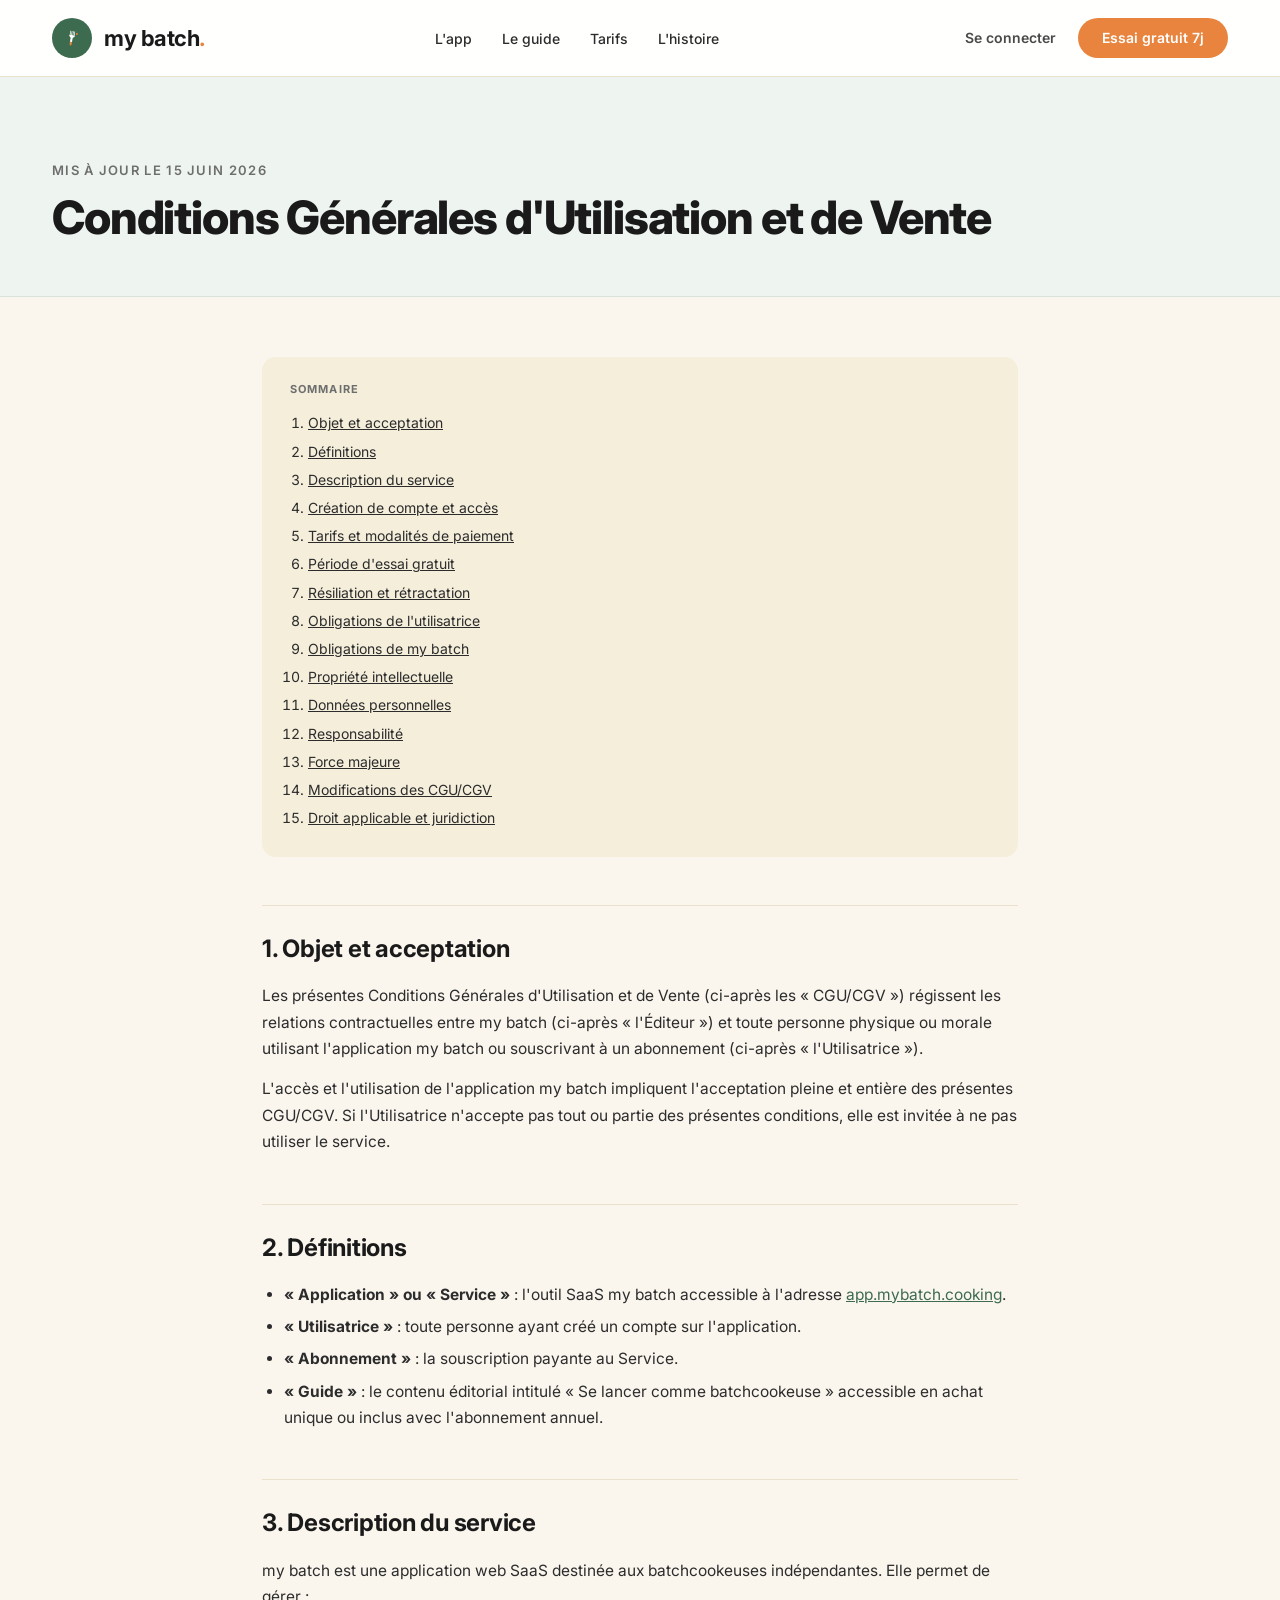
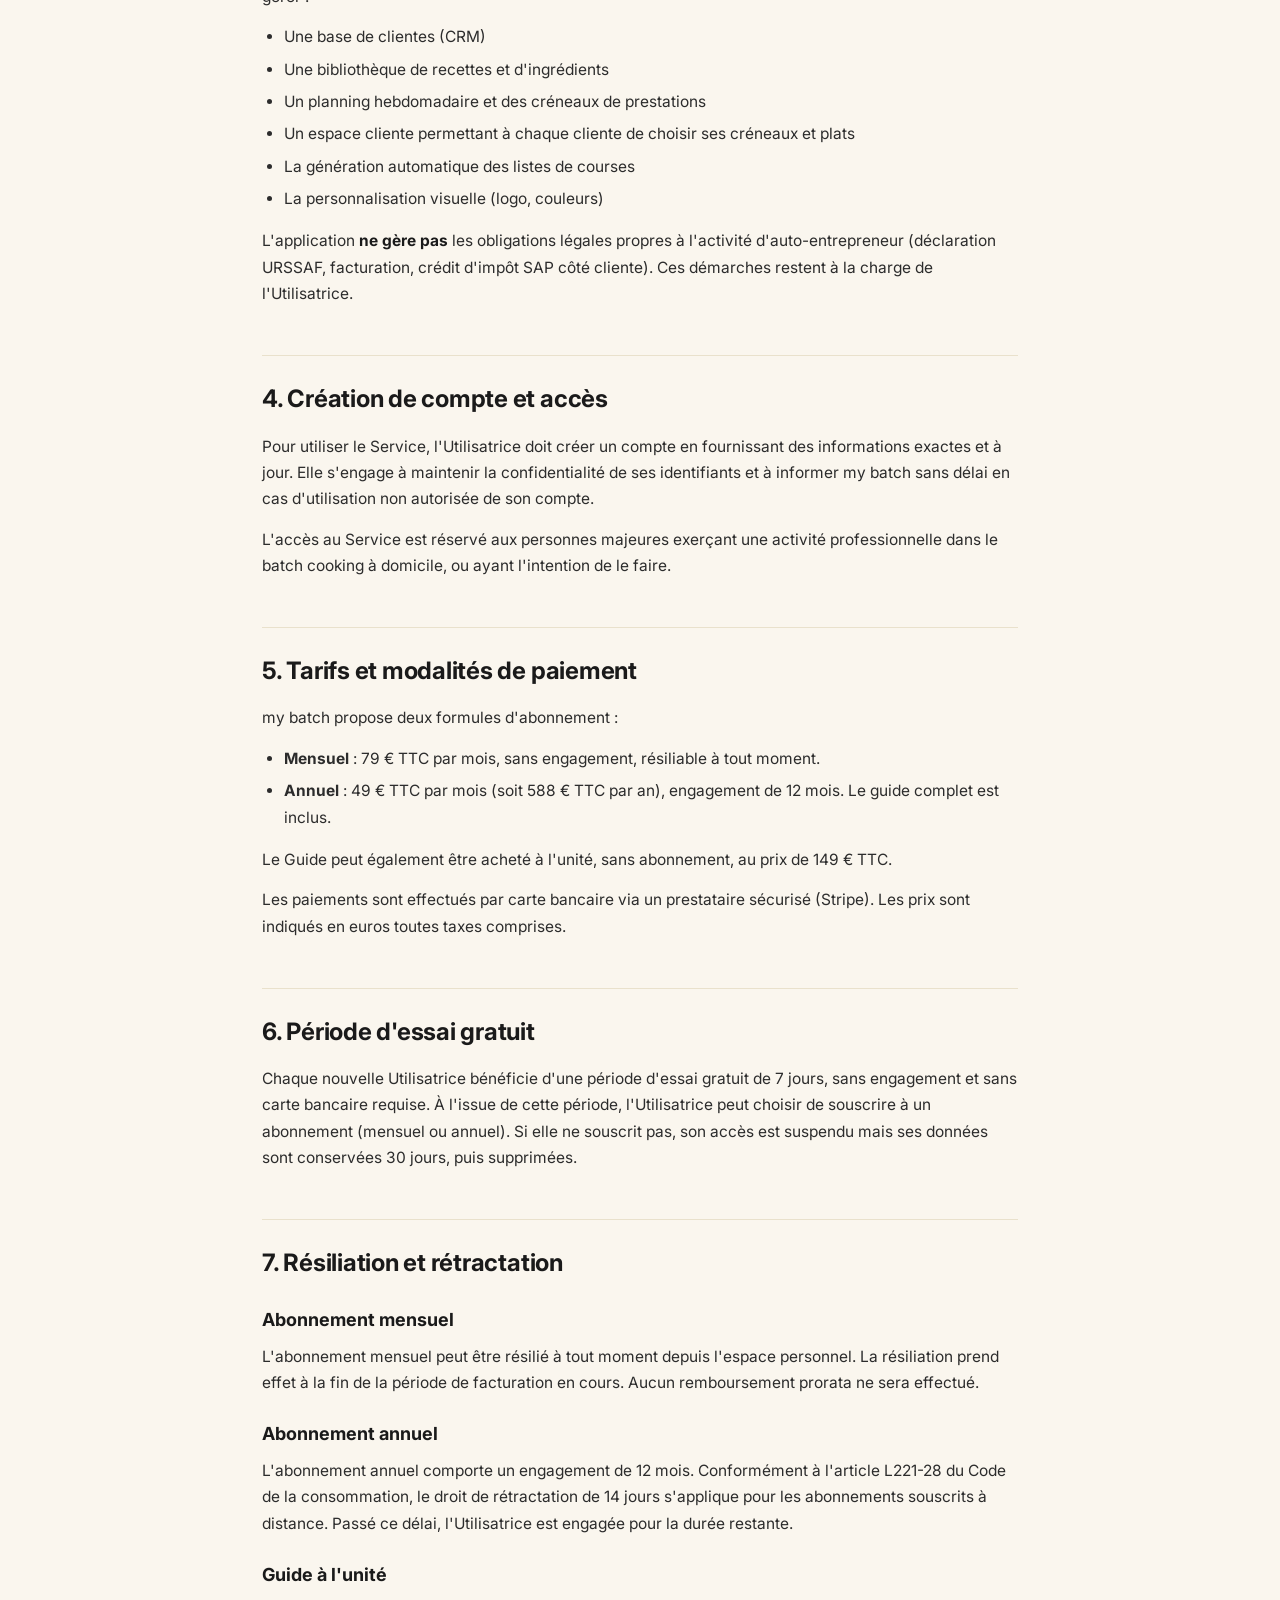
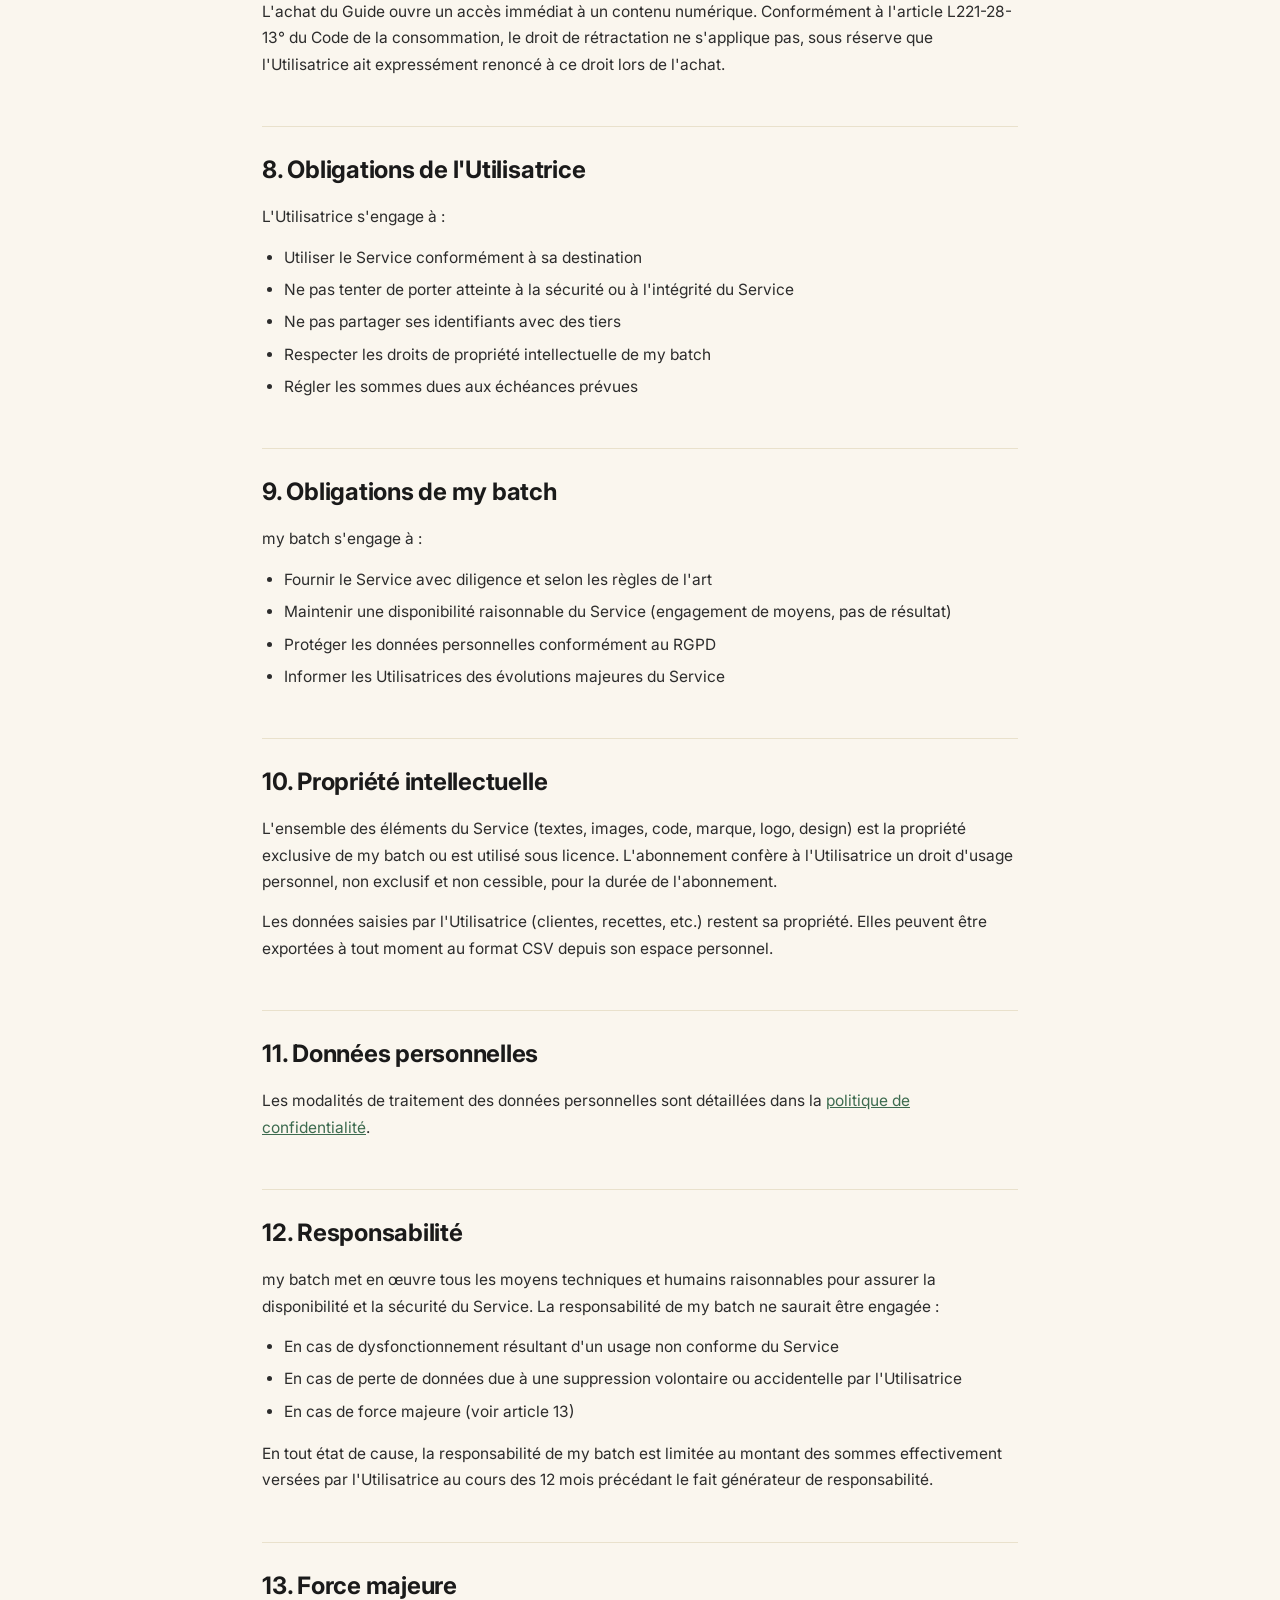
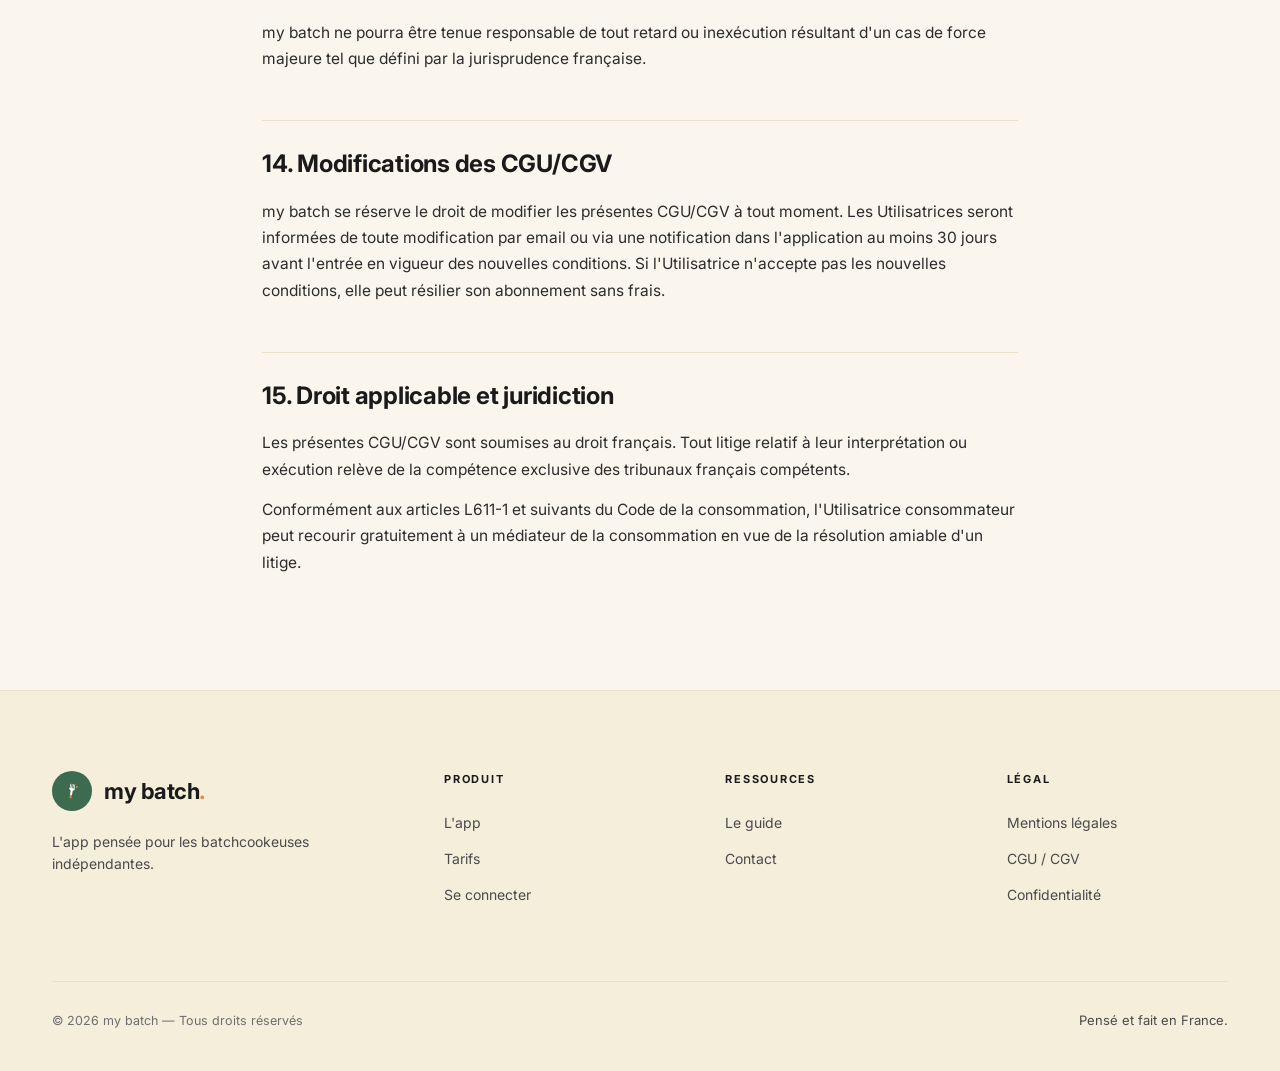
==== cgu.html @ 1bf0cbfc "Pack legal complet : mentions legales, CGU/CGV, confidentialite RGPD, contact form Netlify, page mer" ====
<!DOCTYPE html>
<html lang="fr">
<head>
<meta charset="UTF-8">
<meta name="viewport" content="width=device-width, initial-scale=1.0">
<meta name="robots" content="noindex">
<title>Conditions Générales d'Utilisation et de Vente · my batch</title>
<link rel="preconnect" href="https://fonts.googleapis.com">
<link rel="preconnect" href="https://fonts.gstatic.com" crossorigin>
<link href="https://fonts.googleapis.com/css2?family=Caveat:wght@500&family=Inter:wght@300;400;500;600;700;800&display=swap" rel="stylesheet">
<link rel="stylesheet" href="styles.css">
<style>
.legal-hero{padding:80px 0 40px;background:var(--green-pale);border-bottom:1px solid var(--green-soft)}
.legal-hero h1{font-weight:800;font-size:46px;line-height:1.1;letter-spacing:-.025em;color:var(--ink);margin-bottom:14px}
.legal-hero .updated{font-size:13px;color:var(--muted);text-transform:uppercase;letter-spacing:.1em;font-weight:600}
.legal-content{padding:60px 0 100px;max-width:820px;margin:0 auto}
.legal-content h2{font-size:24px;font-weight:700;color:var(--ink);margin:48px 0 16px;letter-spacing:-.01em;padding-top:24px;border-top:1px solid var(--line)}
.legal-content h2:first-child{margin-top:0;border-top:none;padding-top:0}
.legal-content h3{font-size:18px;font-weight:700;color:var(--ink);margin:24px 0 10px}
.legal-content p{font-size:15.5px;color:var(--tx);line-height:1.7;margin-bottom:14px}
.legal-content p strong{color:var(--ink);font-weight:700}
.legal-content ul{margin:10px 0 16px 22px;font-size:15.5px;color:var(--tx);line-height:1.7}
.legal-content li{margin-bottom:6px}
.legal-content a{color:var(--green);text-decoration:underline}
.toc-cgu{background:var(--bg-2);border-radius:var(--r);padding:24px 28px;margin-bottom:36px}
.toc-cgu strong{display:block;font-size:11px;text-transform:uppercase;letter-spacing:.1em;color:var(--muted);font-weight:700;margin-bottom:12px}
.toc-cgu ol{list-style:decimal;margin-left:18px;font-size:14px;color:var(--tx);line-height:1.8}
.toc-cgu li{margin-bottom:3px}
.toc-cgu a{color:var(--tx)}
.toc-cgu a:hover{color:var(--green)}
@media(max-width:680px){.legal-hero h1{font-size:30px}}
</style>
</head>
<body>

<header class="nav">
  <div class="wrap">
    <div class="nav-row">
      <a href="index.html" class="brand">
        <div class="brand-mark"><svg viewBox="0 0 32 32" fill="none" stroke="#fff" stroke-width="2" stroke-linecap="round" stroke-linejoin="round"><g transform="rotate(10 16 16)"><path d="M12 6 L13 6 L13 12 L14 12 L14 6 L15 6 L15 12 L16 12 L16 6 L17 6 L17 12 L18 12 L18 6 L19 6 L19 12 L19.5 12 L19.5 13.5 L17 16 L17 22 L14 22 L14 16 L11.5 13.5 L11.5 12 L12 12 Z" fill="#fff" stroke="none"/><path d="M14 22 L17 22 L17 25 Q17 27 15.5 27 Q14 27 14 25 Z" fill="#E8843D" stroke="none"/><circle cx="22" cy="9" r="1.4" fill="#E8843D" stroke="none"/></g></svg></div>
        <div class="brand-name">my batch<span class="dot">.</span></div>
      </a>
      <ul class="nav-links">
        <li><a href="index.html#features">L'app</a></li>
        <li><a href="guide.html">Le guide</a></li>
        <li><a href="index.html#tarifs">Tarifs</a></li>
        <li><a href="histoire.html">L'histoire</a></li>
      </ul>
      <div class="nav-actions">
        <a href="https://app.mybatch.cooking" class="btn btn-ghost">Se connecter</a>
        <a href="https://app.mybatch.cooking" class="btn btn-orange">Essai gratuit 7j</a>
      </div>
    </div>
  </div>
</header>

<section class="legal-hero">
  <div class="wrap">
    <span class="updated">Mis à jour le 15 juin 2026</span>
    <h1 style="margin-top:10px">Conditions Générales d'Utilisation et de Vente</h1>
  </div>
</section>

<section class="legal-content">
  <div class="wrap">

    <div class="toc-cgu">
      <strong>Sommaire</strong>
      <ol>
        <li><a href="#art1">Objet et acceptation</a></li>
        <li><a href="#art2">Définitions</a></li>
        <li><a href="#art3">Description du service</a></li>
        <li><a href="#art4">Création de compte et accès</a></li>
        <li><a href="#art5">Tarifs et modalités de paiement</a></li>
        <li><a href="#art6">Période d'essai gratuit</a></li>
        <li><a href="#art7">Résiliation et rétractation</a></li>
        <li><a href="#art8">Obligations de l'utilisatrice</a></li>
        <li><a href="#art9">Obligations de my batch</a></li>
        <li><a href="#art10">Propriété intellectuelle</a></li>
        <li><a href="#art11">Données personnelles</a></li>
        <li><a href="#art12">Responsabilité</a></li>
        <li><a href="#art13">Force majeure</a></li>
        <li><a href="#art14">Modifications des CGU/CGV</a></li>
        <li><a href="#art15">Droit applicable et juridiction</a></li>
      </ol>
    </div>

    <h2 id="art1">1. Objet et acceptation</h2>
    <p>Les présentes Conditions Générales d'Utilisation et de Vente (ci-après les « CGU/CGV ») régissent les relations contractuelles entre my batch (ci-après « l'Éditeur ») et toute personne physique ou morale utilisant l'application my batch ou souscrivant à un abonnement (ci-après « l'Utilisatrice »).</p>
    <p>L'accès et l'utilisation de l'application my batch impliquent l'acceptation pleine et entière des présentes CGU/CGV. Si l'Utilisatrice n'accepte pas tout ou partie des présentes conditions, elle est invitée à ne pas utiliser le service.</p>

    <h2 id="art2">2. Définitions</h2>
    <ul>
      <li><strong>« Application » ou « Service »</strong> : l'outil SaaS my batch accessible à l'adresse <a href="https://app.mybatch.cooking">app.mybatch.cooking</a>.</li>
      <li><strong>« Utilisatrice »</strong> : toute personne ayant créé un compte sur l'application.</li>
      <li><strong>« Abonnement »</strong> : la souscription payante au Service.</li>
      <li><strong>« Guide »</strong> : le contenu éditorial intitulé « Se lancer comme batchcookeuse » accessible en achat unique ou inclus avec l'abonnement annuel.</li>
    </ul>

    <h2 id="art3">3. Description du service</h2>
    <p>my batch est une application web SaaS destinée aux batchcookeuses indépendantes. Elle permet de gérer :</p>
    <ul>
      <li>Une base de clientes (CRM)</li>
      <li>Une bibliothèque de recettes et d'ingrédients</li>
      <li>Un planning hebdomadaire et des créneaux de prestations</li>
      <li>Un espace cliente permettant à chaque cliente de choisir ses créneaux et plats</li>
      <li>La génération automatique des listes de courses</li>
      <li>La personnalisation visuelle (logo, couleurs)</li>
    </ul>
    <p>L'application <strong>ne gère pas</strong> les obligations légales propres à l'activité d'auto-entrepreneur (déclaration URSSAF, facturation, crédit d'impôt SAP côté cliente). Ces démarches restent à la charge de l'Utilisatrice.</p>

    <h2 id="art4">4. Création de compte et accès</h2>
    <p>Pour utiliser le Service, l'Utilisatrice doit créer un compte en fournissant des informations exactes et à jour. Elle s'engage à maintenir la confidentialité de ses identifiants et à informer my batch sans délai en cas d'utilisation non autorisée de son compte.</p>
    <p>L'accès au Service est réservé aux personnes majeures exerçant une activité professionnelle dans le batch cooking à domicile, ou ayant l'intention de le faire.</p>

    <h2 id="art5">5. Tarifs et modalités de paiement</h2>
    <p>my batch propose deux formules d'abonnement :</p>
    <ul>
      <li><strong>Mensuel</strong> : 79 € TTC par mois, sans engagement, résiliable à tout moment.</li>
      <li><strong>Annuel</strong> : 49 € TTC par mois (soit 588 € TTC par an), engagement de 12 mois. Le guide complet est inclus.</li>
    </ul>
    <p>Le Guide peut également être acheté à l'unité, sans abonnement, au prix de 149 € TTC.</p>
    <p>Les paiements sont effectués par carte bancaire via un prestataire sécurisé (Stripe). Les prix sont indiqués en euros toutes taxes comprises.</p>

    <h2 id="art6">6. Période d'essai gratuit</h2>
    <p>Chaque nouvelle Utilisatrice bénéficie d'une période d'essai gratuit de 7 jours, sans engagement et sans carte bancaire requise. À l'issue de cette période, l'Utilisatrice peut choisir de souscrire à un abonnement (mensuel ou annuel). Si elle ne souscrit pas, son accès est suspendu mais ses données sont conservées 30 jours, puis supprimées.</p>

    <h2 id="art7">7. Résiliation et rétractation</h2>
    <h3>Abonnement mensuel</h3>
    <p>L'abonnement mensuel peut être résilié à tout moment depuis l'espace personnel. La résiliation prend effet à la fin de la période de facturation en cours. Aucun remboursement prorata ne sera effectué.</p>
    <h3>Abonnement annuel</h3>
    <p>L'abonnement annuel comporte un engagement de 12 mois. Conformément à l'article L221-28 du Code de la consommation, le droit de rétractation de 14 jours s'applique pour les abonnements souscrits à distance. Passé ce délai, l'Utilisatrice est engagée pour la durée restante.</p>
    <h3>Guide à l'unité</h3>
    <p>L'achat du Guide ouvre un accès immédiat à un contenu numérique. Conformément à l'article L221-28-13° du Code de la consommation, le droit de rétractation ne s'applique pas, sous réserve que l'Utilisatrice ait expressément renoncé à ce droit lors de l'achat.</p>

    <h2 id="art8">8. Obligations de l'Utilisatrice</h2>
    <p>L'Utilisatrice s'engage à :</p>
    <ul>
      <li>Utiliser le Service conformément à sa destination</li>
      <li>Ne pas tenter de porter atteinte à la sécurité ou à l'intégrité du Service</li>
      <li>Ne pas partager ses identifiants avec des tiers</li>
      <li>Respecter les droits de propriété intellectuelle de my batch</li>
      <li>Régler les sommes dues aux échéances prévues</li>
    </ul>

    <h2 id="art9">9. Obligations de my batch</h2>
    <p>my batch s'engage à :</p>
    <ul>
      <li>Fournir le Service avec diligence et selon les règles de l'art</li>
      <li>Maintenir une disponibilité raisonnable du Service (engagement de moyens, pas de résultat)</li>
      <li>Protéger les données personnelles conformément au RGPD</li>
      <li>Informer les Utilisatrices des évolutions majeures du Service</li>
    </ul>

    <h2 id="art10">10. Propriété intellectuelle</h2>
    <p>L'ensemble des éléments du Service (textes, images, code, marque, logo, design) est la propriété exclusive de my batch ou est utilisé sous licence. L'abonnement confère à l'Utilisatrice un droit d'usage personnel, non exclusif et non cessible, pour la durée de l'abonnement.</p>
    <p>Les données saisies par l'Utilisatrice (clientes, recettes, etc.) restent sa propriété. Elles peuvent être exportées à tout moment au format CSV depuis son espace personnel.</p>

    <h2 id="art11">11. Données personnelles</h2>
    <p>Les modalités de traitement des données personnelles sont détaillées dans la <a href="confidentialite.html">politique de confidentialité</a>.</p>

    <h2 id="art12">12. Responsabilité</h2>
    <p>my batch met en œuvre tous les moyens techniques et humains raisonnables pour assurer la disponibilité et la sécurité du Service. La responsabilité de my batch ne saurait être engagée :</p>
    <ul>
      <li>En cas de dysfonctionnement résultant d'un usage non conforme du Service</li>
      <li>En cas de perte de données due à une suppression volontaire ou accidentelle par l'Utilisatrice</li>
      <li>En cas de force majeure (voir article 13)</li>
    </ul>
    <p>En tout état de cause, la responsabilité de my batch est limitée au montant des sommes effectivement versées par l'Utilisatrice au cours des 12 mois précédant le fait générateur de responsabilité.</p>

    <h2 id="art13">13. Force majeure</h2>
    <p>my batch ne pourra être tenue responsable de tout retard ou inexécution résultant d'un cas de force majeure tel que défini par la jurisprudence française.</p>

    <h2 id="art14">14. Modifications des CGU/CGV</h2>
    <p>my batch se réserve le droit de modifier les présentes CGU/CGV à tout moment. Les Utilisatrices seront informées de toute modification par email ou via une notification dans l'application au moins 30 jours avant l'entrée en vigueur des nouvelles conditions. Si l'Utilisatrice n'accepte pas les nouvelles conditions, elle peut résilier son abonnement sans frais.</p>

    <h2 id="art15">15. Droit applicable et juridiction</h2>
    <p>Les présentes CGU/CGV sont soumises au droit français. Tout litige relatif à leur interprétation ou exécution relève de la compétence exclusive des tribunaux français compétents.</p>
    <p>Conformément aux articles L611-1 et suivants du Code de la consommation, l'Utilisatrice consommateur peut recourir gratuitement à un médiateur de la consommation en vue de la résolution amiable d'un litige.</p>

  </div>
</section>

<footer class="foot">
  <div class="wrap">
    <div class="foot-grid">
      <div class="foot-brand">
        <a href="index.html" class="brand">
          <div class="brand-mark"><svg viewBox="0 0 32 32" fill="none" stroke="#fff" stroke-width="2" stroke-linecap="round" stroke-linejoin="round"><g transform="rotate(10 16 16)"><path d="M12 6 L13 6 L13 12 L14 12 L14 6 L15 6 L15 12 L16 12 L16 6 L17 6 L17 12 L18 12 L18 6 L19 6 L19 12 L19.5 12 L19.5 13.5 L17 16 L17 22 L14 22 L14 16 L11.5 13.5 L11.5 12 L12 12 Z" fill="#fff" stroke="none"/><path d="M14 22 L17 22 L17 25 Q17 27 15.5 27 Q14 27 14 25 Z" fill="#E8843D" stroke="none"/><circle cx="22" cy="9" r="1.4" fill="#E8843D" stroke="none"/></g></svg></div>
          <div class="brand-name">my batch<span class="dot">.</span></div>
        </a>
        <p>L'app pensée pour les batchcookeuses indépendantes.</p>
      </div>
      <div class="foot-col"><h4>Produit</h4><ul><li><a href="index.html#features">L'app</a></li><li><a href="index.html#tarifs">Tarifs</a></li><li><a href="https://app.mybatch.cooking">Se connecter</a></li></ul></div>
      <div class="foot-col"><h4>Ressources</h4><ul><li><a href="guide.html">Le guide</a></li><li><a href="contact.html">Contact</a></li></ul></div>
      <div class="foot-col"><h4>Légal</h4><ul><li><a href="mentions-legales.html">Mentions légales</a></li><li><a href="cgu.html">CGU / CGV</a></li><li><a href="confidentialite.html">Confidentialité</a></li></ul></div>
    </div>
    <div class="foot-bot">
      <div class="copy">© 2026 my batch — Tous droits réservés</div>
      <div class="made">Pensé et fait en France.</div>
    </div>
  </div>
</footer>

</body>
</html>
---- styles.css ----
/* ─────────────────────────────────────────────
   my batch — feuille de style partagée
   ───────────────────────────────────────────── */

:root{
  --white:#FFFFFF;
  --bg:#FAF6EE;
  --bg-2:#F4EEDB;
  --bg-3:#EAE1C6;
  --paper:#FFFFFF;
  --green:#3D6B4F;
  --green-2:#5A8A6A;
  --green-3:#264935;
  --green-pale:#EEF4F0;
  --green-soft:#D6E2DA;
  --orange:#E8843D;
  --orange-2:#C26821;
  --orange-3:#9C4F0F;
  --orange-pale:#FBE9D5;
  --orange-soft:#FFD6AC;
  --ink:#1A1A1A;
  --tx:#2C2C2C;
  --tx-2:#4A4A4A;
  --muted:#6E6E6E;
  --line:#E9E1CC;
  --line-2:#D5CCB4;
  --r:14px;
  --r-lg:22px;
  --r-xl:32px;
  --shadow:0 1px 3px rgba(20,18,15,.04),0 8px 24px rgba(20,18,15,.06);
  --shadow-lg:0 4px 14px rgba(20,18,15,.06),0 28px 60px rgba(20,18,15,.10);
}

*,*::before,*::after{box-sizing:border-box;margin:0;padding:0}
html{scroll-behavior:smooth}
body{
  font-family:'Inter',sans-serif;
  background:var(--bg);color:var(--tx);
  font-weight:400;line-height:1.55;
  -webkit-font-smoothing:antialiased;
  cursor:url("data:image/svg+xml;utf8,<svg xmlns='http://www.w3.org/2000/svg' width='32' height='32' viewBox='0 0 32 32'><g transform='rotate(-45 16 16)'><path d='M12 3 L13 3 L13 11 L14 11 L14 3 L15 3 L15 11 L16 11 L16 3 L17 3 L17 11 L18 11 L18 3 L19 3 L19 11 L19.5 11 L19.5 12.5 L17 15 L17 27 Q17 29 15.5 29 Q14 29 14 27 L14 15 L11.5 12.5 L11.5 11 L12 11 Z' fill='%23333333'/></g></svg>") 5 8, auto;
}
a,button,.btn,.chef-card,.nav-links a,.tabs a,details summary,.filter-pill,.pagination button,[role='button']{
  cursor:url("data:image/svg+xml;utf8,<svg xmlns='http://www.w3.org/2000/svg' width='32' height='32' viewBox='0 0 32 32'><g transform='rotate(-45 16 16)'><path d='M12 3 L13 3 L13 11 L14 11 L14 3 L15 3 L15 11 L16 11 L16 3 L17 3 L17 11 L18 11 L18 3 L19 3 L19 11 L19.5 11 L19.5 12.5 L17 15 L17 27 Q17 29 15.5 29 Q14 29 14 27 L14 15 L11.5 12.5 L11.5 11 L12 11 Z' fill='%23111111'/></g></svg>") 5 8, pointer;
}
input[type='text'],input[type='email'],input[type='tel'],input[type='number'],input[type='date'],textarea{cursor:text}
img{display:block;max-width:100%}
a{color:inherit;text-decoration:none}
button{font-family:inherit}
input,select,textarea{font-family:inherit}

.wrap{max-width:1240px;margin:0 auto;padding:0 32px}
.caps{
  text-transform:uppercase;font-size:11px;font-weight:700;
  letter-spacing:.18em;color:var(--green);
}
.script{font-family:'Caveat',cursive;font-weight:500}

/* ─── Buttons ─── */
.btn{
  display:inline-flex;align-items:center;gap:8px;
  font-size:14px;font-weight:600;
  padding:13px 24px;border-radius:999px;
  border:none;cursor:pointer;transition:all .2s ease;
  text-decoration:none;white-space:nowrap;line-height:1;
}
.btn-orange{background:var(--orange);color:#fff}
.btn-orange:hover{background:var(--orange-2);transform:translateY(-1px)}
.btn-green{background:var(--green);color:#fff}
.btn-green:hover{background:var(--green-3);transform:translateY(-1px)}
.btn-line{background:#fff;color:var(--ink);border:1.5px solid var(--line-2)}
.btn-line:hover{border-color:var(--green);color:var(--green)}
.btn-ghost{background:transparent;color:var(--tx-2);padding:13px 16px}
.btn-ghost:hover{color:var(--ink)}
.btn-lg{padding:16px 32px;font-size:15px}
.btn-sm{padding:9px 18px;font-size:13px}

/* ─── Nav ─── */
header.nav{
  position:sticky;top:0;z-index:50;
  background:rgba(255,255,255,.92);
  backdrop-filter:blur(12px);-webkit-backdrop-filter:blur(12px);
  border-bottom:1px solid var(--line);
}
.nav-row{
  display:flex;align-items:center;justify-content:space-between;
  padding:18px 0;gap:24px;
}
.brand{display:flex;align-items:center;gap:12px;text-decoration:none}
.brand-mark{
  width:40px;height:40px;border-radius:50%;background:var(--green);
  display:flex;align-items:center;justify-content:center;flex-shrink:0;
}
.brand-mark svg{width:22px;height:22px}
.brand-name{
  font-size:22px;font-weight:700;color:var(--ink);
  letter-spacing:-.02em;line-height:1;
}
.brand-name .dot{color:var(--orange)}
.nav-links{display:flex;gap:30px;list-style:none}
.nav-links a{
  font-size:14px;color:var(--tx);font-weight:500;
  transition:color .2s;position:relative;padding:6px 0;
}
.nav-links a:hover{color:var(--green)}
.nav-links a.active{color:var(--green);font-weight:600}
.nav-links a.active::after{
  content:"";position:absolute;left:0;right:0;bottom:-22px;height:2px;
  background:var(--orange);
}
.nav-actions{display:flex;gap:6px;align-items:center}

/* ─── Section ─── */
section{padding:100px 0;position:relative}
section.compact{padding:70px 0}
.sect-head{
  text-align:center;margin-bottom:60px;
  max-width:680px;margin-left:auto;margin-right:auto;
}
.sect-head .caps{display:block;margin-bottom:14px}
.sect-head h2{
  font-weight:700;font-size:48px;line-height:1.1;
  letter-spacing:-.025em;color:var(--ink);margin-bottom:14px;
}
.sect-head h2 .accent{color:var(--orange)}
.sect-head p{font-size:17px;color:var(--muted);line-height:1.55}

/* ─── Footer ─── */
footer.foot{background:var(--bg-2);padding:80px 0 40px;border-top:1px solid var(--line)}
.foot-grid{display:grid;grid-template-columns:1.5fr 1fr 1fr 1fr;gap:60px;margin-bottom:64px}
.foot-brand .brand{margin-bottom:20px}
.foot-brand p{font-size:14px;color:var(--tx-2);line-height:1.6;max-width:280px;margin-bottom:24px;margin-top:8px}
.foot-soc{display:flex;gap:10px}
.foot-soc a{width:38px;height:38px;border-radius:50%;background:#fff;display:flex;align-items:center;justify-content:center;color:var(--tx-2);border:1px solid var(--line);transition:all .2s}
.foot-soc a:hover{background:var(--green);color:#fff;border-color:var(--green)}
.foot-col h4{font-size:11px;letter-spacing:.16em;text-transform:uppercase;color:var(--ink);font-weight:700;margin-bottom:22px}
.foot-col ul{list-style:none}
.foot-col li{margin-bottom:11px}
.foot-col a{color:var(--tx-2);font-size:14px;transition:color .2s}
.foot-col a:hover{color:var(--orange-2)}
.foot-bot{padding-top:28px;border-top:1px solid var(--line);display:flex;justify-content:space-between;align-items:center;flex-wrap:wrap;gap:12px}
.foot-bot .copy{font-size:12.5px;color:var(--muted)}
.foot-bot .made{font-size:13px;color:var(--tx-2)}

/* ─── Chef card (redesign : food cover + portrait overlay) ─── */
.chef-card{
  background:#fff;border-radius:var(--r-lg);overflow:visible;
  border:1px solid var(--line);cursor:pointer;
  transition:transform .25s ease,box-shadow .25s ease,border-color .25s ease;
  display:flex;flex-direction:column;text-decoration:none;color:inherit;
}
.chef-card:hover{transform:translateY(-4px);box-shadow:var(--shadow-lg);border-color:var(--line-2)}
.chef-card .cover{
  position:relative;aspect-ratio:4/3;overflow:hidden;
  background:var(--green-soft);border-radius:var(--r-lg) var(--r-lg) 0 0;
}
.chef-card .cover img{
  width:100%;height:100%;object-fit:cover;
  transition:transform .4s ease;
}
.chef-card:hover .cover img{transform:scale(1.04)}
.chef-card .badge{
  position:absolute;top:14px;left:14px;
  background:rgba(255,255,255,.95);backdrop-filter:blur(6px);
  padding:6px 12px;border-radius:999px;font-size:10px;font-weight:700;
  color:var(--ink);letter-spacing:.1em;text-transform:uppercase;
  display:flex;align-items:center;gap:6px;
}
.chef-card .badge::before{content:"";width:5px;height:5px;background:var(--orange);border-radius:50%}
.chef-card .heart{
  position:absolute;top:14px;right:14px;
  width:36px;height:36px;border-radius:50%;
  background:rgba(255,255,255,.95);backdrop-filter:blur(6px);
  display:flex;align-items:center;justify-content:center;
  color:var(--tx-2);cursor:pointer;transition:all .2s;border:none;
}
.chef-card .heart:hover{color:var(--orange);transform:scale(1.08)}
.chef-card .portrait-ov{
  position:absolute;bottom:-22px;right:18px;
  width:52px;height:52px;border-radius:50%;
  border:3px solid #fff;overflow:hidden;
  box-shadow:0 4px 12px rgba(0,0,0,.12);z-index:2;
}
.chef-card .portrait-ov img{width:100%;height:100%;object-fit:cover}
.chef-card .body{padding:30px 22px 22px;display:flex;flex-direction:column;flex:1}
.chef-card .name{font-size:18px;font-weight:700;color:var(--ink);margin-bottom:4px;letter-spacing:-.01em}
.chef-card .city{
  font-size:13px;color:var(--muted);margin-bottom:10px;
  display:flex;align-items:center;gap:4px;
}
.chef-card .rating{display:flex;align-items:center;gap:6px;margin-bottom:12px;font-size:13px}
.chef-card .rating .stars{color:var(--orange);letter-spacing:1px}
.chef-card .rating strong{color:var(--ink);font-weight:600}
.chef-card .rating .reviews{color:var(--muted)}
.chef-card .tags{display:flex;gap:6px;flex-wrap:wrap;margin-bottom:14px}
.chef-card .tag{
  background:var(--green-pale);padding:5px 11px;border-radius:999px;
  font-size:11px;color:var(--green);font-weight:600;
}
.chef-card .foot{
  display:flex;justify-content:space-between;align-items:center;
  padding-top:14px;border-top:1px solid var(--line);margin-top:auto;gap:10px;
}
.chef-card .price-block{display:flex;flex-direction:column;line-height:1.2}
.chef-card .price-main{
  font-size:22px;font-weight:800;color:var(--ink);
  letter-spacing:-.02em;line-height:1;
}
.chef-card .price-main small{font-size:11px;color:var(--muted);font-weight:500}
.chef-card .price-sub{font-size:11px;color:var(--green);margin-top:4px;font-weight:600}
.chef-card .price-detail{font-size:10.5px;color:var(--muted);margin-top:2px}
.chef-card .arrow{
  width:36px;height:36px;border-radius:50%;background:var(--bg);
  display:flex;align-items:center;justify-content:center;color:var(--ink);
  transition:all .25s;flex-shrink:0;
}
.chef-card:hover .arrow{background:var(--orange);color:#fff;transform:rotate(-45deg)}

/* ─── Phone mockup ─── */
.phone-mock{
  width:280px;margin:0 auto;position:relative;
}
.phone-mock::after{
  content:"";position:absolute;top:-30px;right:-50px;
  width:120px;height:120px;background:var(--orange-pale);
  border-radius:50%;opacity:.5;z-index:-1;
}
.phone-mock::before{
  content:"";position:absolute;bottom:-30px;left:-50px;
  width:160px;height:160px;background:var(--green-pale);
  border-radius:50%;opacity:.8;z-index:-1;
}
.phone-frame{
  background:var(--ink);border-radius:42px;padding:10px;
  box-shadow:0 10px 30px rgba(0,0,0,.15),0 30px 60px rgba(0,0,0,.15);
  position:relative;
}
.phone-notch-bar{
  height:24px;display:flex;justify-content:center;align-items:flex-end;
  padding-bottom:2px;
}
.phone-notch-bar::before{
  content:"";width:90px;height:6px;background:#0a0a0a;border-radius:6px;
}
.phone-screen{
  background:var(--bg);border-radius:32px;padding:20px 18px 24px;
  min-height:520px;position:relative;overflow:hidden;
}
.phone-greeting{font-size:11px;color:var(--muted);font-weight:500;margin-bottom:4px}
.phone-greeting-big{font-size:20px;font-weight:700;color:var(--ink);letter-spacing:-.01em;margin-bottom:18px}
.phone-card{
  background:#fff;border:1px solid var(--line);
  border-radius:14px;padding:14px;margin-bottom:14px;
  box-shadow:0 1px 3px rgba(0,0,0,.04);
}
.phone-card.highlight{background:var(--green);color:#fff;border-color:var(--green)}
.phone-card .pclbl{font-size:10px;text-transform:uppercase;font-weight:700;letter-spacing:.08em;margin-bottom:6px;color:var(--muted)}
.phone-card.highlight .pclbl{color:rgba(255,255,255,.7)}
.phone-card .pcv{font-size:14px;font-weight:600;color:var(--ink);line-height:1.3}
.phone-card.highlight .pcv{color:#fff}
.phone-card .pcv-meta{font-size:12px;color:var(--muted);margin-top:4px;display:flex;align-items:center;gap:6px}
.phone-card.highlight .pcv-meta{color:rgba(255,255,255,.75)}
.phone-card .pcv-meta .av{width:18px;height:18px;border-radius:50%;background:var(--orange);display:inline-block}

.phone-menu-title{font-size:11px;text-transform:uppercase;color:var(--muted);font-weight:700;letter-spacing:.08em;margin-bottom:10px;margin-top:8px}
.phone-menu-item{
  display:flex;align-items:center;gap:10px;padding:10px 12px;
  background:#fff;border:1px solid var(--line);border-radius:12px;
  margin-bottom:6px;font-size:13px;color:var(--ink);font-weight:500;
}
.phone-menu-item .chk{
  width:18px;height:18px;border-radius:5px;background:var(--green);
  color:#fff;display:flex;align-items:center;justify-content:center;
  font-size:10px;font-weight:700;flex-shrink:0;
}
.phone-cta{
  background:var(--orange);color:#fff;border-radius:12px;
  padding:11px;text-align:center;font-size:12.5px;font-weight:700;margin-top:10px;
}

/* ─── Responsive ─── */
@media(max-width:1080px){
  .foot-grid{grid-template-columns:1fr 1fr;gap:36px}
  section{padding:70px 0}
  .sect-head h2{font-size:36px}
}
@media(max-width:680px){
  .wrap{padding:0 20px}
  .nav-links{display:none}
  section{padding:56px 0}
  .sect-head h2{font-size:28px}
  .foot-grid{grid-template-columns:1fr}
}
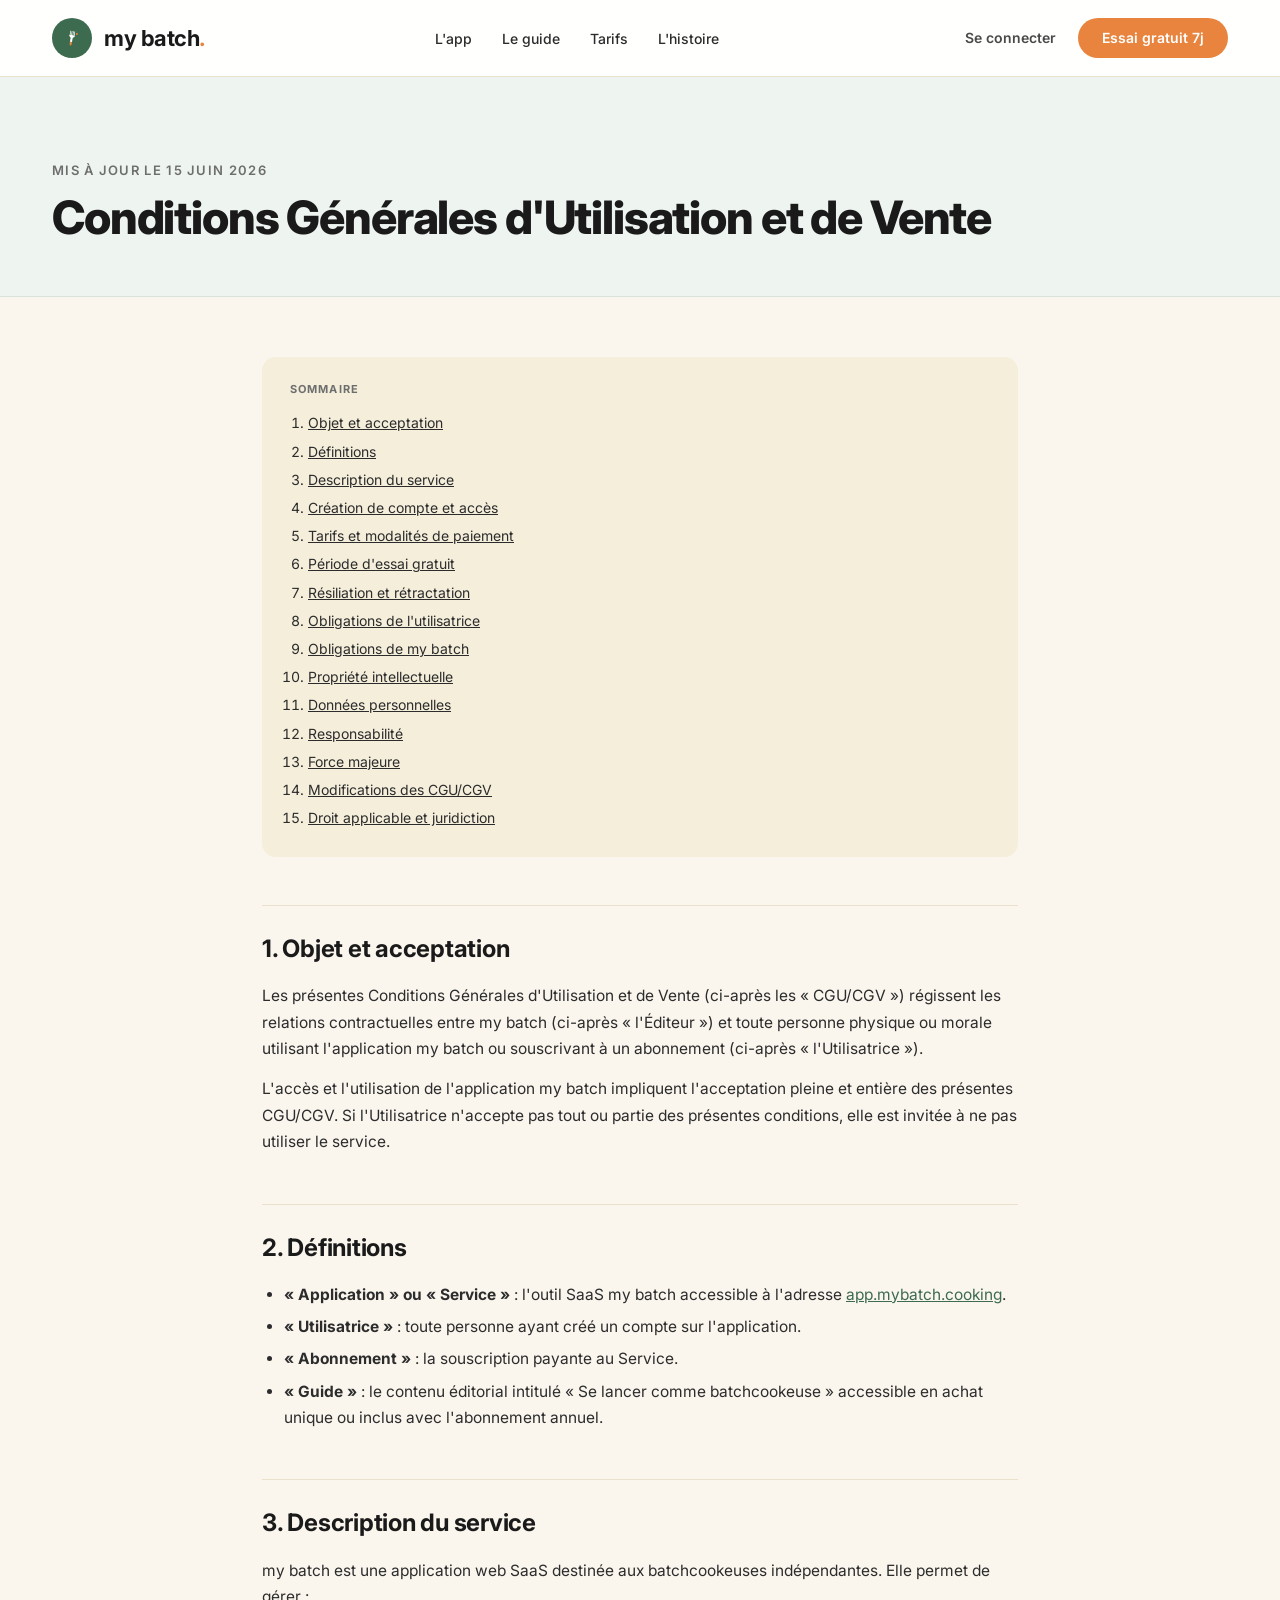
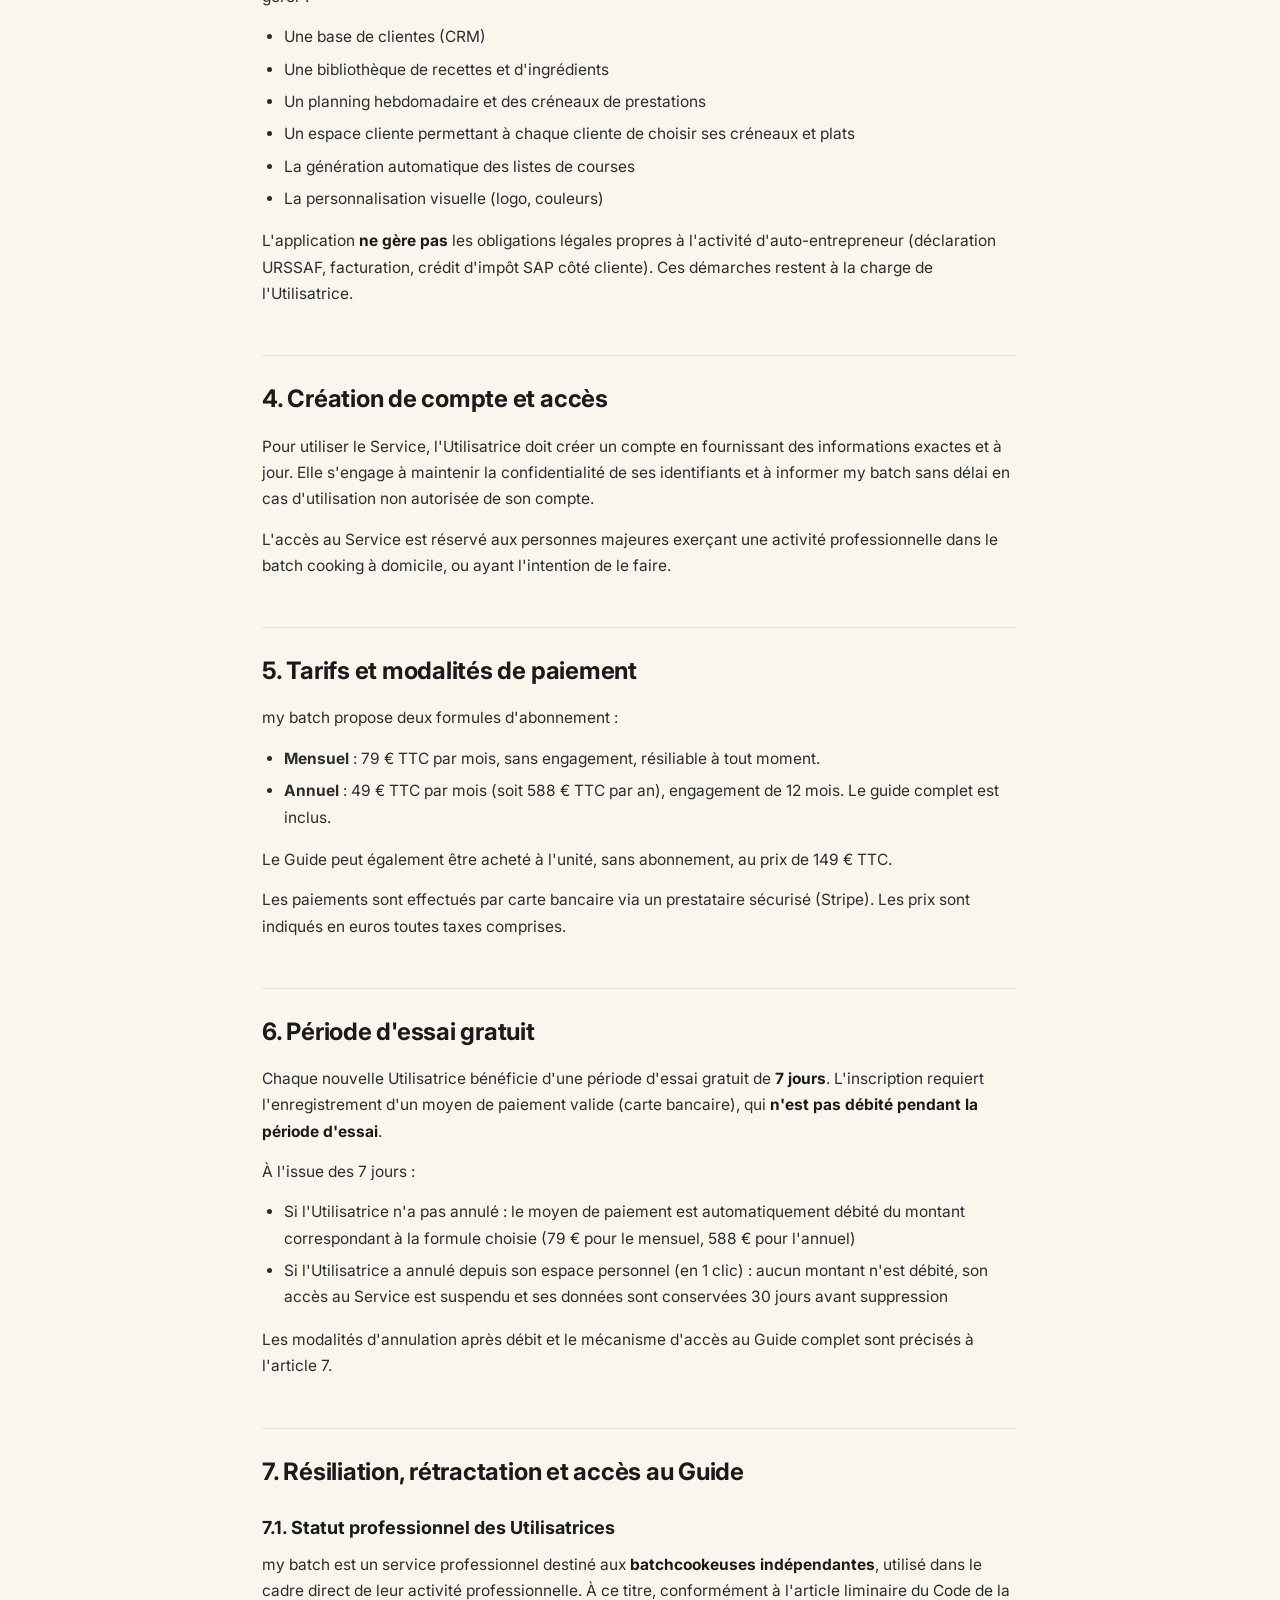
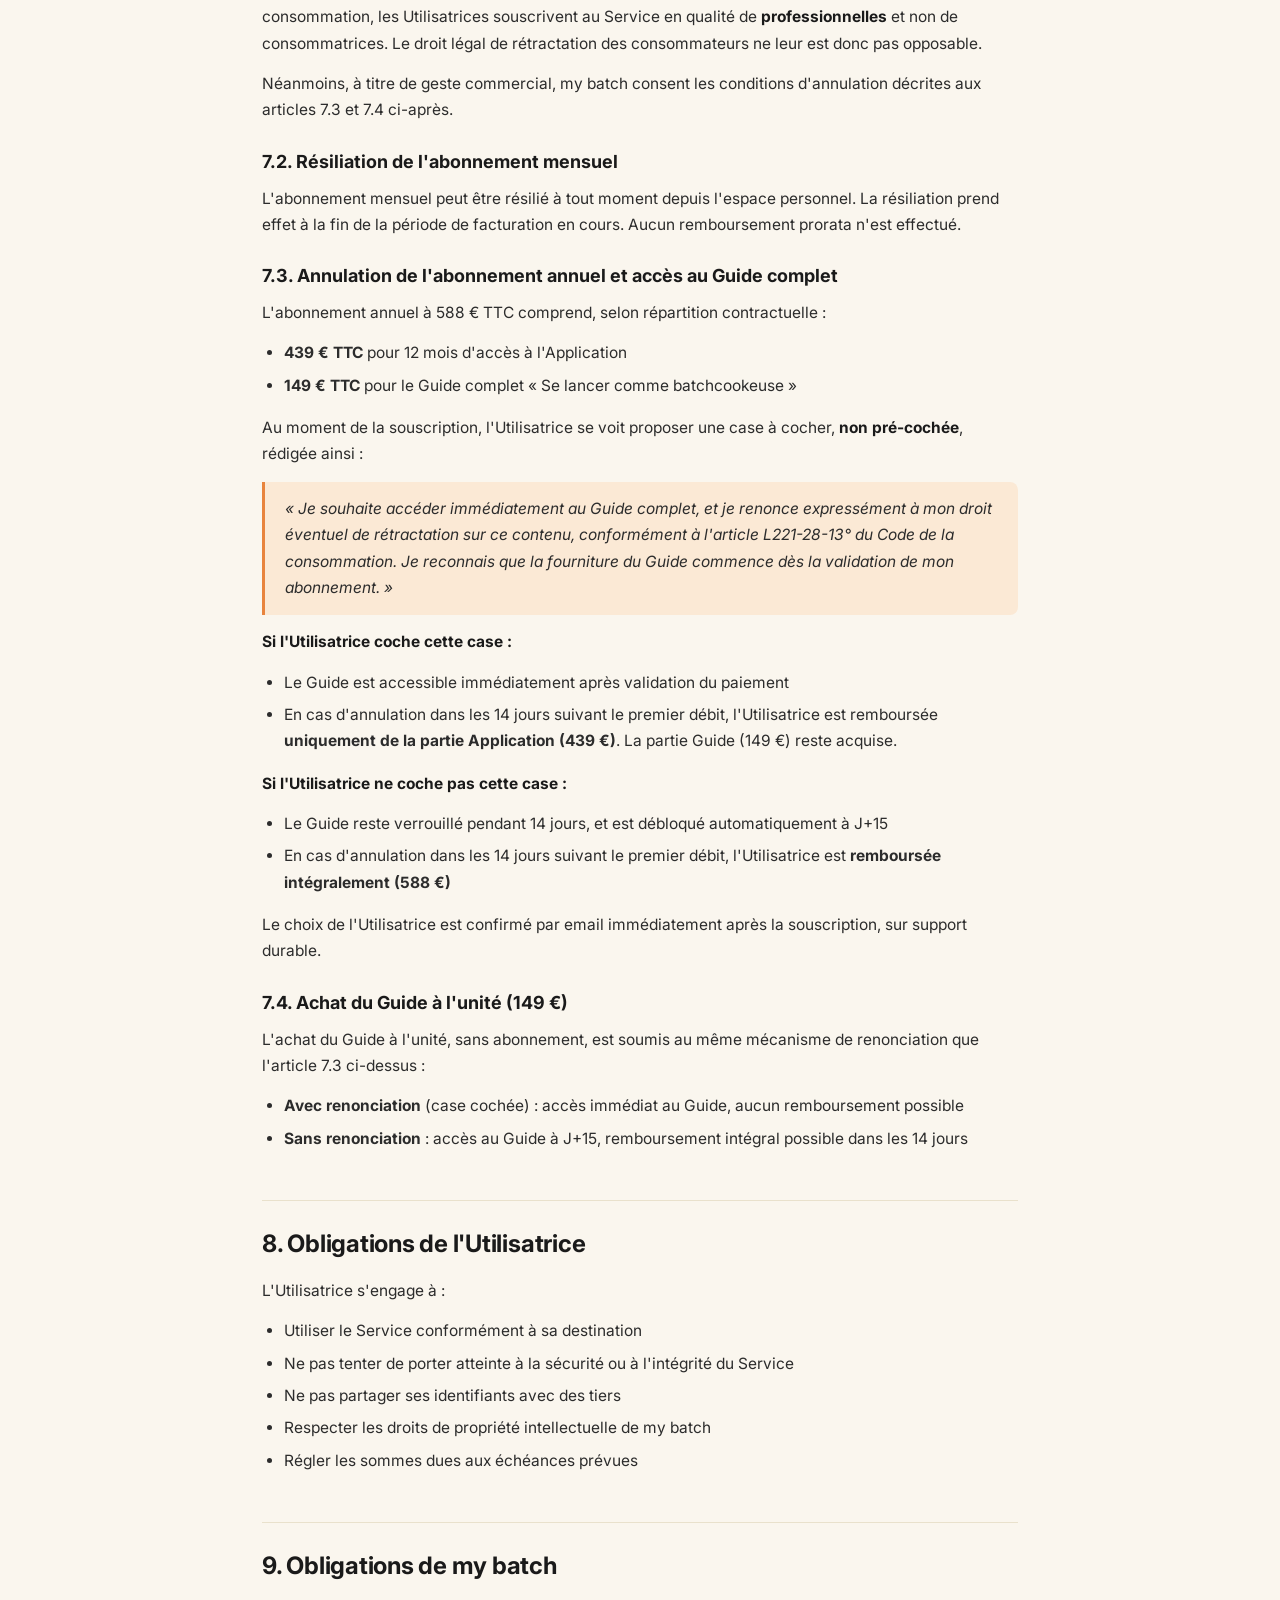
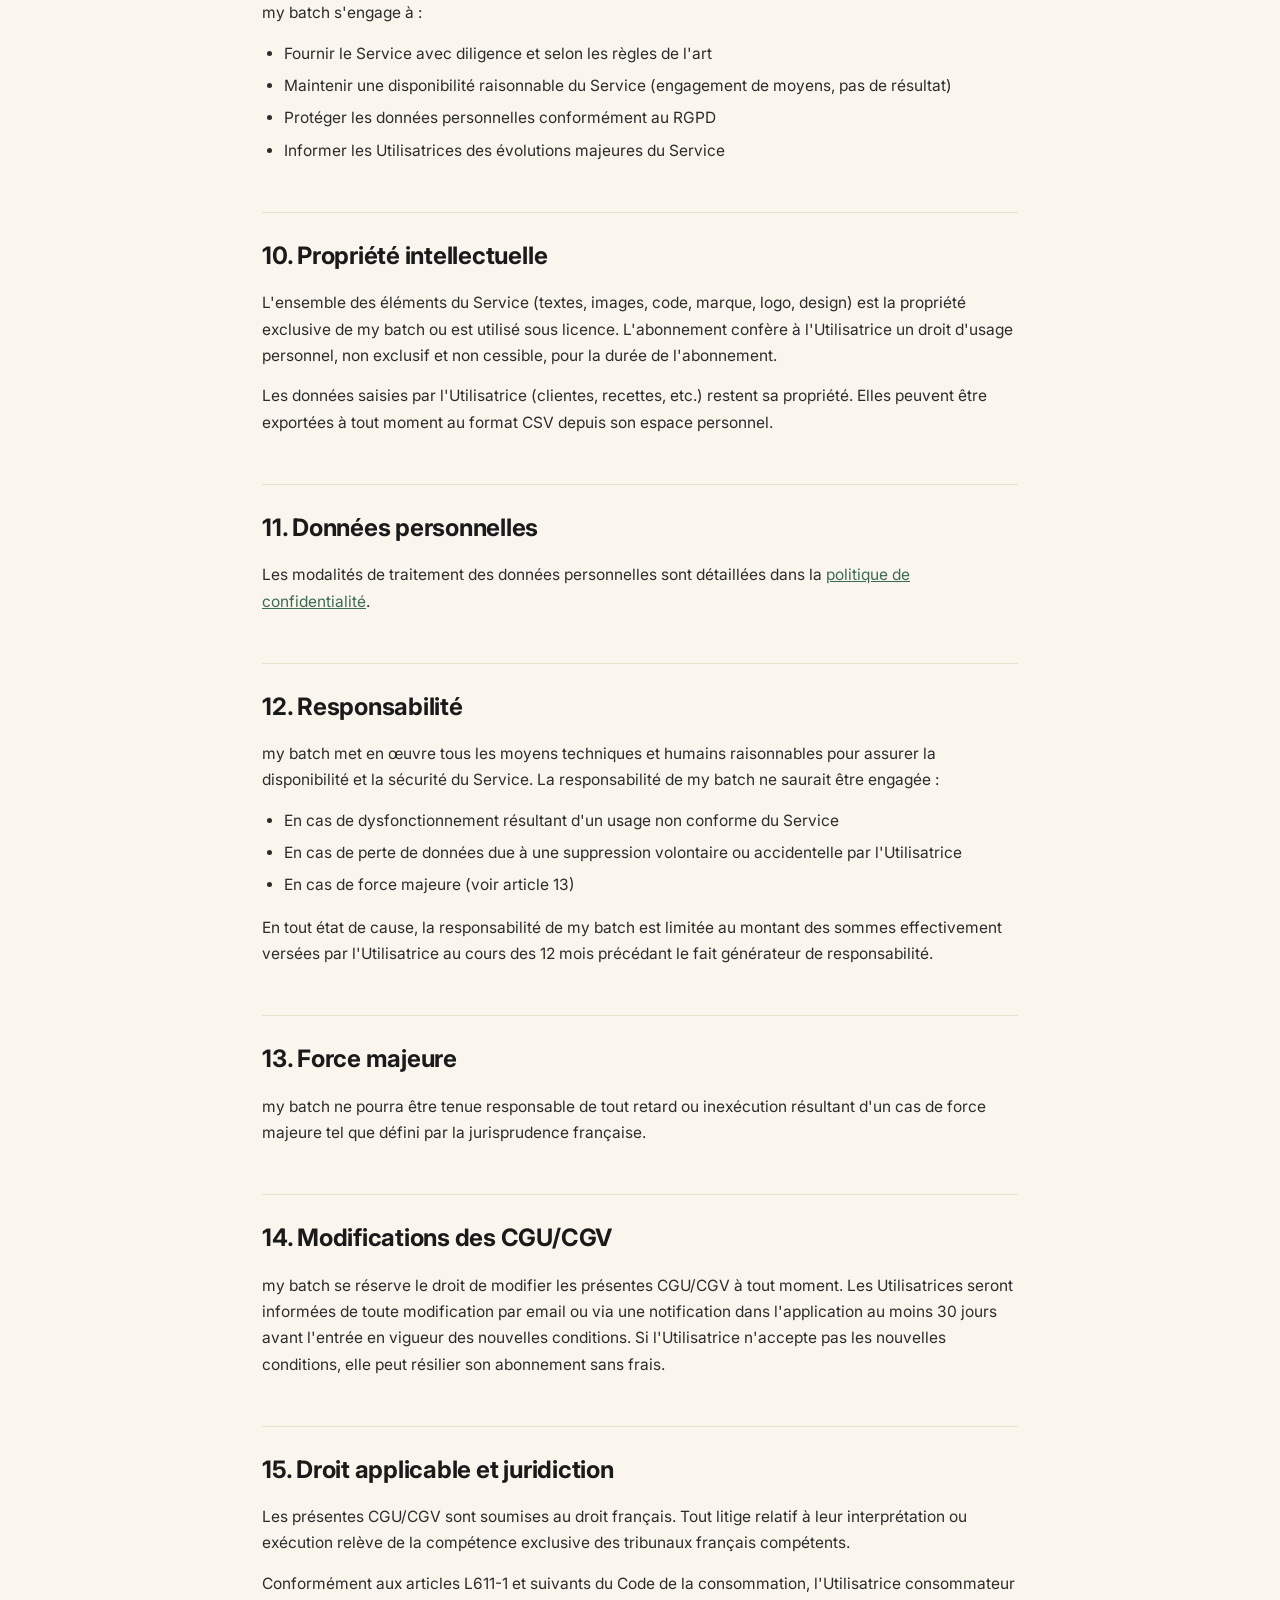
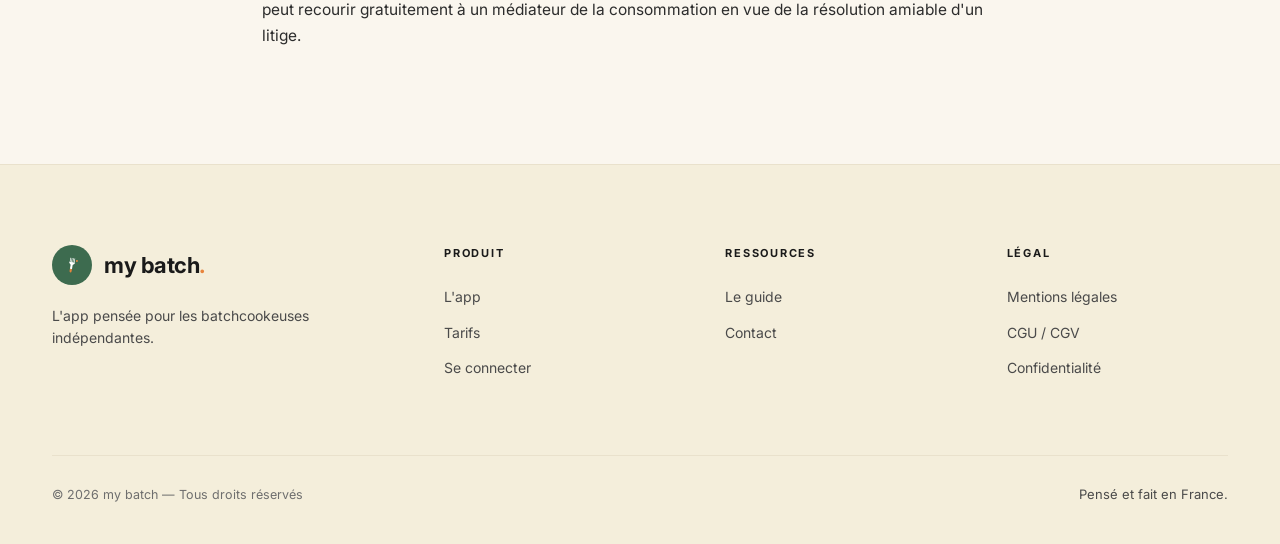
==== commit 67fba5bf: "Pricing legal : essai 7j avec CB requise, mecanisme de renonciation a la retractation pour guide ann" ====
--- a/cgu.html
+++ b/cgu.html
@@ -123,15 +123,52 @@
     <p>Les paiements sont effectués par carte bancaire via un prestataire sécurisé (Stripe). Les prix sont indiqués en euros toutes taxes comprises.</p>
 
     <h2 id="art6">6. Période d'essai gratuit</h2>
-    <p>Chaque nouvelle Utilisatrice bénéficie d'une période d'essai gratuit de 7 jours, sans engagement et sans carte bancaire requise. À l'issue de cette période, l'Utilisatrice peut choisir de souscrire à un abonnement (mensuel ou annuel). Si elle ne souscrit pas, son accès est suspendu mais ses données sont conservées 30 jours, puis supprimées.</p>
-
-    <h2 id="art7">7. Résiliation et rétractation</h2>
-    <h3>Abonnement mensuel</h3>
-    <p>L'abonnement mensuel peut être résilié à tout moment depuis l'espace personnel. La résiliation prend effet à la fin de la période de facturation en cours. Aucun remboursement prorata ne sera effectué.</p>
-    <h3>Abonnement annuel</h3>
-    <p>L'abonnement annuel comporte un engagement de 12 mois. Conformément à l'article L221-28 du Code de la consommation, le droit de rétractation de 14 jours s'applique pour les abonnements souscrits à distance. Passé ce délai, l'Utilisatrice est engagée pour la durée restante.</p>
-    <h3>Guide à l'unité</h3>
-    <p>L'achat du Guide ouvre un accès immédiat à un contenu numérique. Conformément à l'article L221-28-13° du Code de la consommation, le droit de rétractation ne s'applique pas, sous réserve que l'Utilisatrice ait expressément renoncé à ce droit lors de l'achat.</p>
+    <p>Chaque nouvelle Utilisatrice bénéficie d'une période d'essai gratuit de <strong>7 jours</strong>. L'inscription requiert l'enregistrement d'un moyen de paiement valide (carte bancaire), qui <strong>n'est pas débité pendant la période d'essai</strong>.</p>
+    <p>À l'issue des 7 jours :</p>
+    <ul>
+      <li>Si l'Utilisatrice n'a pas annulé : le moyen de paiement est automatiquement débité du montant correspondant à la formule choisie (79 € pour le mensuel, 588 € pour l'annuel)</li>
+      <li>Si l'Utilisatrice a annulé depuis son espace personnel (en 1 clic) : aucun montant n'est débité, son accès au Service est suspendu et ses données sont conservées 30 jours avant suppression</li>
+    </ul>
+    <p>Les modalités d'annulation après débit et le mécanisme d'accès au Guide complet sont précisés à l'article 7.</p>
+
+    <h2 id="art7">7. Résiliation, rétractation et accès au Guide</h2>
+
+    <h3>7.1. Statut professionnel des Utilisatrices</h3>
+    <p>my batch est un service professionnel destiné aux <strong>batchcookeuses indépendantes</strong>, utilisé dans le cadre direct de leur activité professionnelle. À ce titre, conformément à l'article liminaire du Code de la consommation, les Utilisatrices souscrivent au Service en qualité de <strong>professionnelles</strong> et non de consommatrices. Le droit légal de rétractation des consommateurs ne leur est donc pas opposable.</p>
+    <p>Néanmoins, à titre de geste commercial, my batch consent les conditions d'annulation décrites aux articles 7.3 et 7.4 ci-après.</p>
+
+    <h3>7.2. Résiliation de l'abonnement mensuel</h3>
+    <p>L'abonnement mensuel peut être résilié à tout moment depuis l'espace personnel. La résiliation prend effet à la fin de la période de facturation en cours. Aucun remboursement prorata n'est effectué.</p>
+
+    <h3>7.3. Annulation de l'abonnement annuel et accès au Guide complet</h3>
+    <p>L'abonnement annuel à 588 € TTC comprend, selon répartition contractuelle :</p>
+    <ul>
+      <li><strong>439 € TTC</strong> pour 12 mois d'accès à l'Application</li>
+      <li><strong>149 € TTC</strong> pour le Guide complet « Se lancer comme batchcookeuse »</li>
+    </ul>
+    <p>Au moment de la souscription, l'Utilisatrice se voit proposer une case à cocher, <strong>non pré-cochée</strong>, rédigée ainsi :</p>
+    <p style="font-style:italic;padding:14px 20px;border-left:3px solid var(--orange);background:var(--orange-pale);border-radius:0 8px 8px 0;margin:14px 0">« Je souhaite accéder immédiatement au Guide complet, et je renonce expressément à mon droit éventuel de rétractation sur ce contenu, conformément à l'article L221-28-13° du Code de la consommation. Je reconnais que la fourniture du Guide commence dès la validation de mon abonnement. »</p>
+
+    <p><strong>Si l'Utilisatrice coche cette case :</strong></p>
+    <ul>
+      <li>Le Guide est accessible immédiatement après validation du paiement</li>
+      <li>En cas d'annulation dans les 14 jours suivant le premier débit, l'Utilisatrice est remboursée <strong>uniquement de la partie Application (439 €)</strong>. La partie Guide (149 €) reste acquise.</li>
+    </ul>
+
+    <p><strong>Si l'Utilisatrice ne coche pas cette case :</strong></p>
+    <ul>
+      <li>Le Guide reste verrouillé pendant 14 jours, et est débloqué automatiquement à J+15</li>
+      <li>En cas d'annulation dans les 14 jours suivant le premier débit, l'Utilisatrice est <strong>remboursée intégralement (588 €)</strong></li>
+    </ul>
+
+    <p>Le choix de l'Utilisatrice est confirmé par email immédiatement après la souscription, sur support durable.</p>
+
+    <h3>7.4. Achat du Guide à l'unité (149 €)</h3>
+    <p>L'achat du Guide à l'unité, sans abonnement, est soumis au même mécanisme de renonciation que l'article 7.3 ci-dessus :</p>
+    <ul>
+      <li><strong>Avec renonciation</strong> (case cochée) : accès immédiat au Guide, aucun remboursement possible</li>
+      <li><strong>Sans renonciation</strong> : accès au Guide à J+15, remboursement intégral possible dans les 14 jours</li>
+    </ul>
 
     <h2 id="art8">8. Obligations de l'Utilisatrice</h2>
     <p>L'Utilisatrice s'engage à :</p>
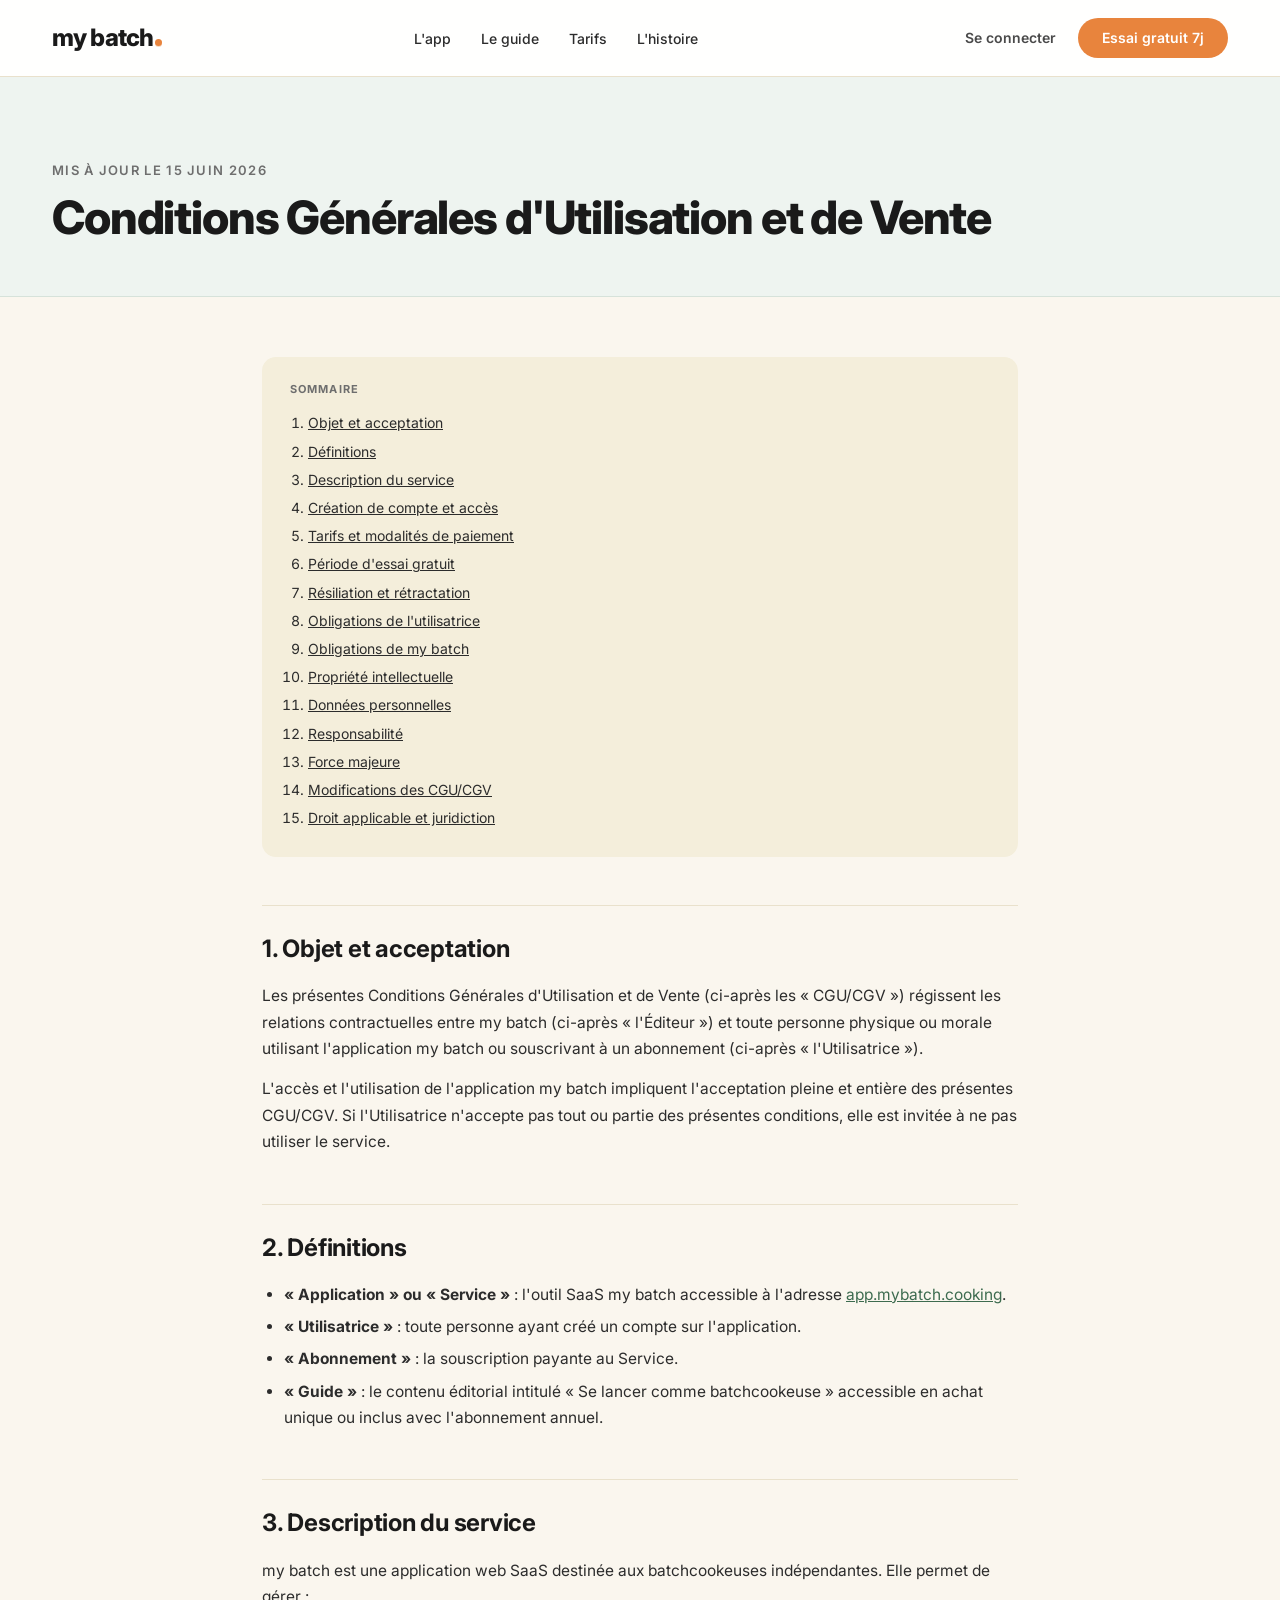
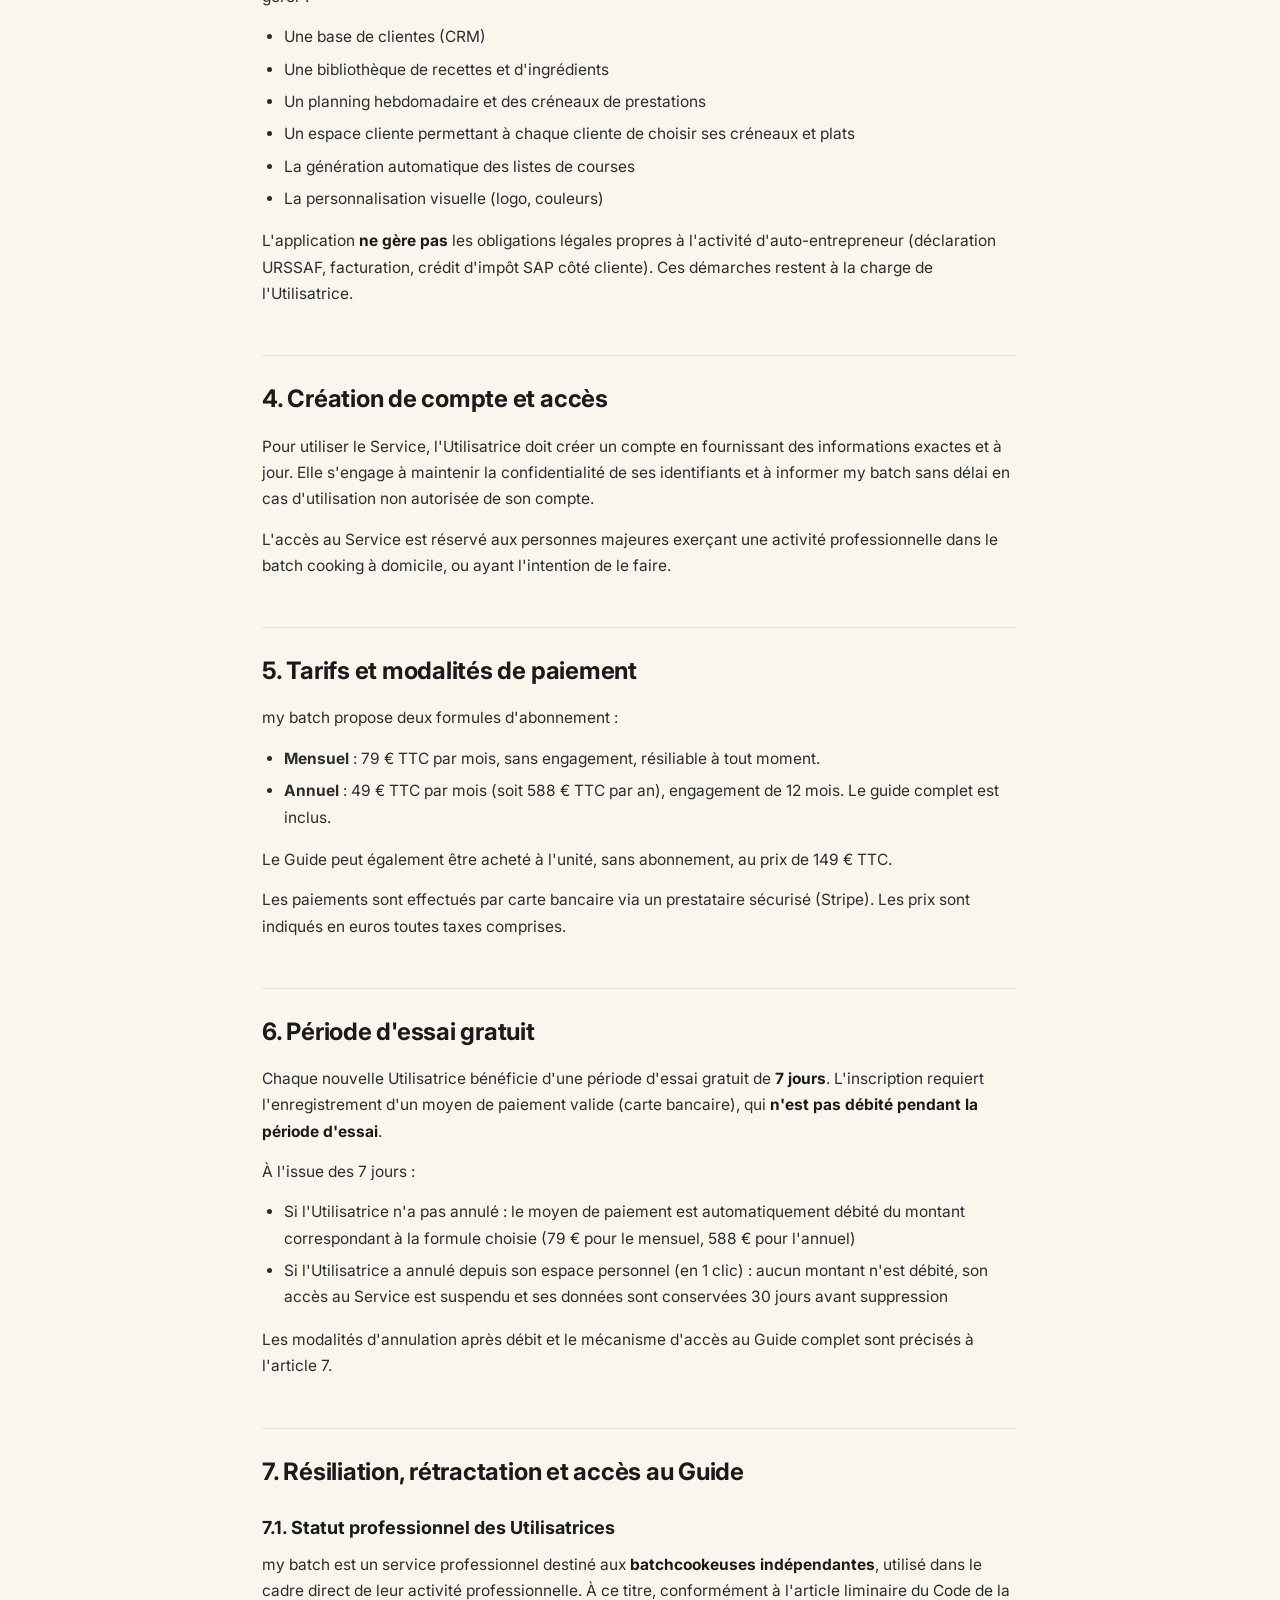
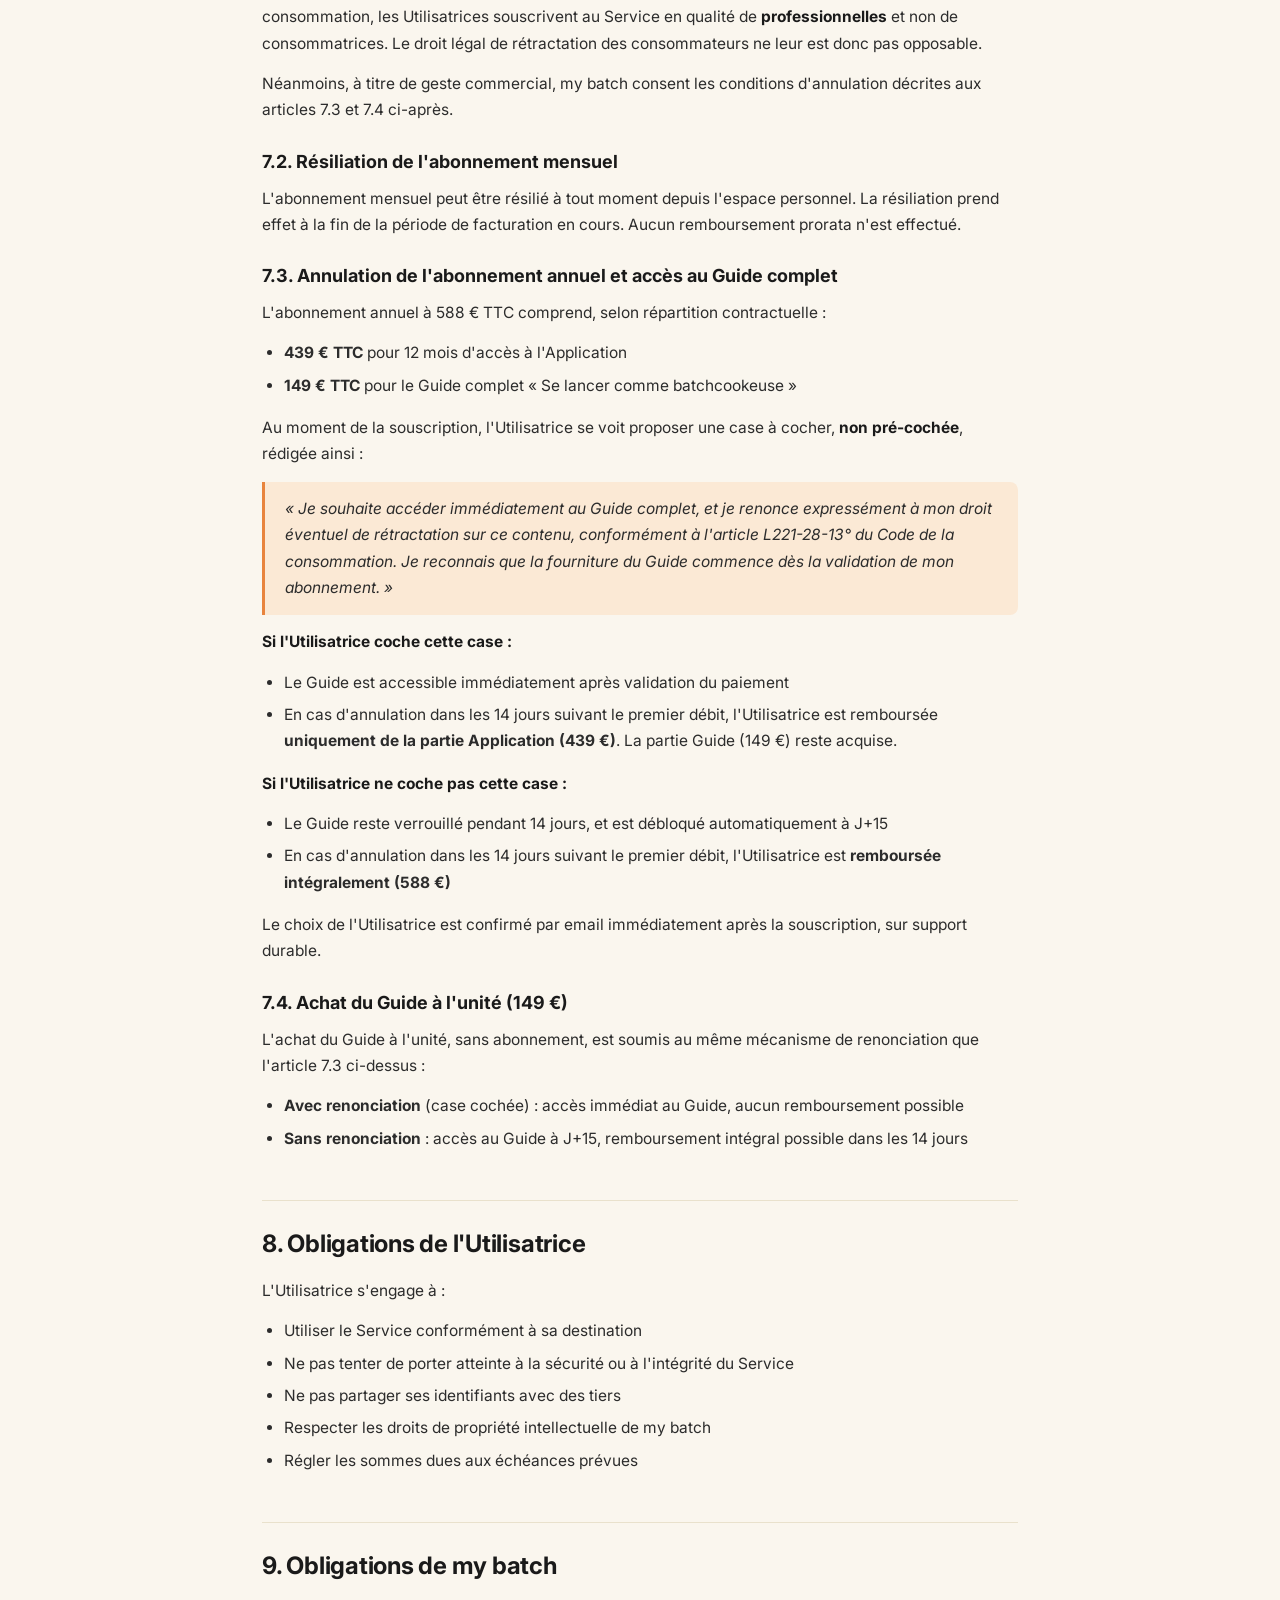
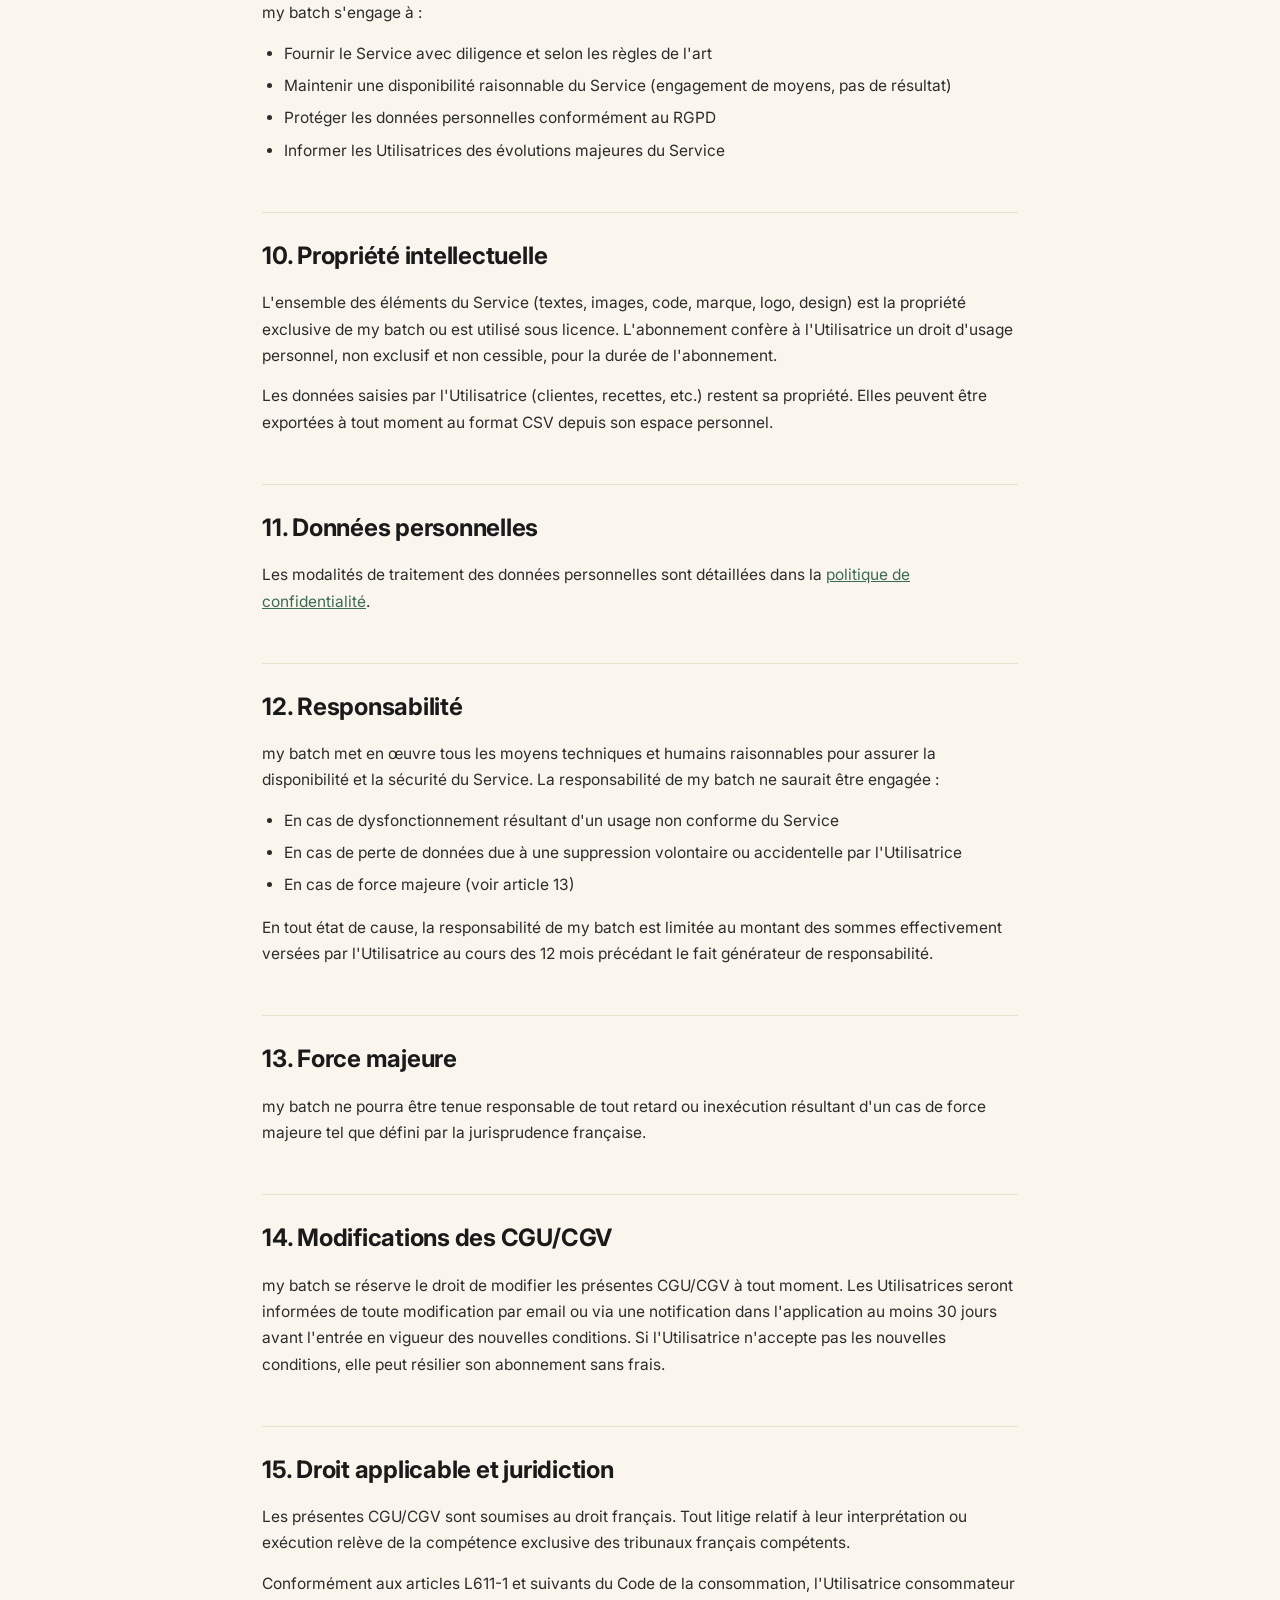
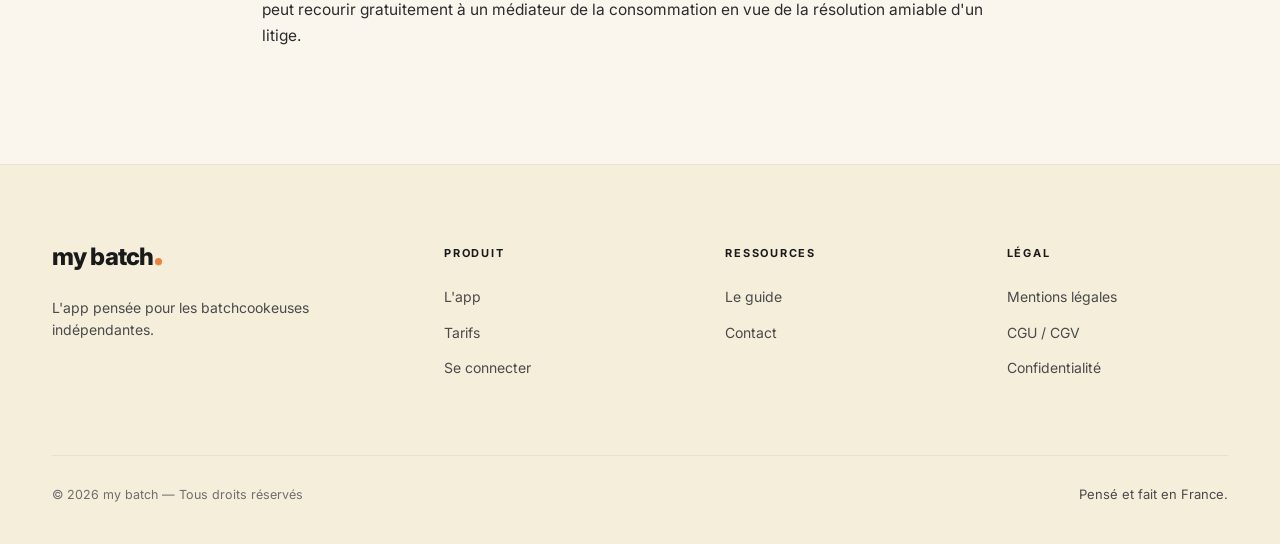
==== commit 0513347d: "Logo : wordmark seul 'my batch.' avec dot orange parfait cercle, retire icone fourchette du nav/foot" ====
--- a/cgu.html
+++ b/cgu.html
@@ -37,7 +37,6 @@
   <div class="wrap">
     <div class="nav-row">
       <a href="index.html" class="brand">
-        <div class="brand-mark"><svg viewBox="0 0 32 32" fill="none" stroke="#fff" stroke-width="2" stroke-linecap="round" stroke-linejoin="round"><g transform="rotate(10 16 16)"><path d="M12 6 L13 6 L13 12 L14 12 L14 6 L15 6 L15 12 L16 12 L16 6 L17 6 L17 12 L18 12 L18 6 L19 6 L19 12 L19.5 12 L19.5 13.5 L17 16 L17 22 L14 22 L14 16 L11.5 13.5 L11.5 12 L12 12 Z" fill="#fff" stroke="none"/><path d="M14 22 L17 22 L17 25 Q17 27 15.5 27 Q14 27 14 25 Z" fill="#E8843D" stroke="none"/><circle cx="22" cy="9" r="1.4" fill="#E8843D" stroke="none"/></g></svg></div>
         <div class="brand-name">my batch<span class="dot">.</span></div>
       </a>
       <ul class="nav-links">
@@ -223,7 +222,6 @@
     <div class="foot-grid">
       <div class="foot-brand">
         <a href="index.html" class="brand">
-          <div class="brand-mark"><svg viewBox="0 0 32 32" fill="none" stroke="#fff" stroke-width="2" stroke-linecap="round" stroke-linejoin="round"><g transform="rotate(10 16 16)"><path d="M12 6 L13 6 L13 12 L14 12 L14 6 L15 6 L15 12 L16 12 L16 6 L17 6 L17 12 L18 12 L18 6 L19 6 L19 12 L19.5 12 L19.5 13.5 L17 16 L17 22 L14 22 L14 16 L11.5 13.5 L11.5 12 L12 12 Z" fill="#fff" stroke="none"/><path d="M14 22 L17 22 L17 25 Q17 27 15.5 27 Q14 27 14 25 Z" fill="#E8843D" stroke="none"/><circle cx="22" cy="9" r="1.4" fill="#E8843D" stroke="none"/></g></svg></div>
           <div class="brand-name">my batch<span class="dot">.</span></div>
         </a>
         <p>L'app pensée pour les batchcookeuses indépendantes.</p>
--- a/styles.css
+++ b/styles.css
@@ -86,17 +86,27 @@
   display:flex;align-items:center;justify-content:space-between;
   padding:18px 0;gap:24px;
 }
-.brand{display:flex;align-items:center;gap:12px;text-decoration:none}
-.brand-mark{
-  width:40px;height:40px;border-radius:50%;background:var(--green);
-  display:flex;align-items:center;justify-content:center;flex-shrink:0;
-}
-.brand-mark svg{width:22px;height:22px}
+.brand{display:inline-flex;align-items:baseline;gap:0;text-decoration:none}
+.brand-mark{display:none}
 .brand-name{
-  font-size:22px;font-weight:700;color:var(--ink);
-  letter-spacing:-.02em;line-height:1;
-}
-.brand-name .dot{color:var(--orange)}
+  font-size:24px;font-weight:800;color:var(--ink);
+  letter-spacing:-.035em;line-height:1;
+  font-family:'Inter',system-ui,sans-serif;
+  display:inline-flex;align-items:baseline;
+}
+.brand-name .dot{
+  display:inline-block;
+  width:.3em;height:.3em;
+  border-radius:50%;
+  background:var(--orange);
+  margin-left:.08em;
+  vertical-align:baseline;
+  text-indent:200%;
+  white-space:nowrap;
+  overflow:hidden;
+  flex-shrink:0;
+  box-shadow:0 1px 0 rgba(232,132,61,.3);
+}
 .nav-links{display:flex;gap:30px;list-style:none}
 .nav-links a{
   font-size:14px;color:var(--tx);font-weight:500;
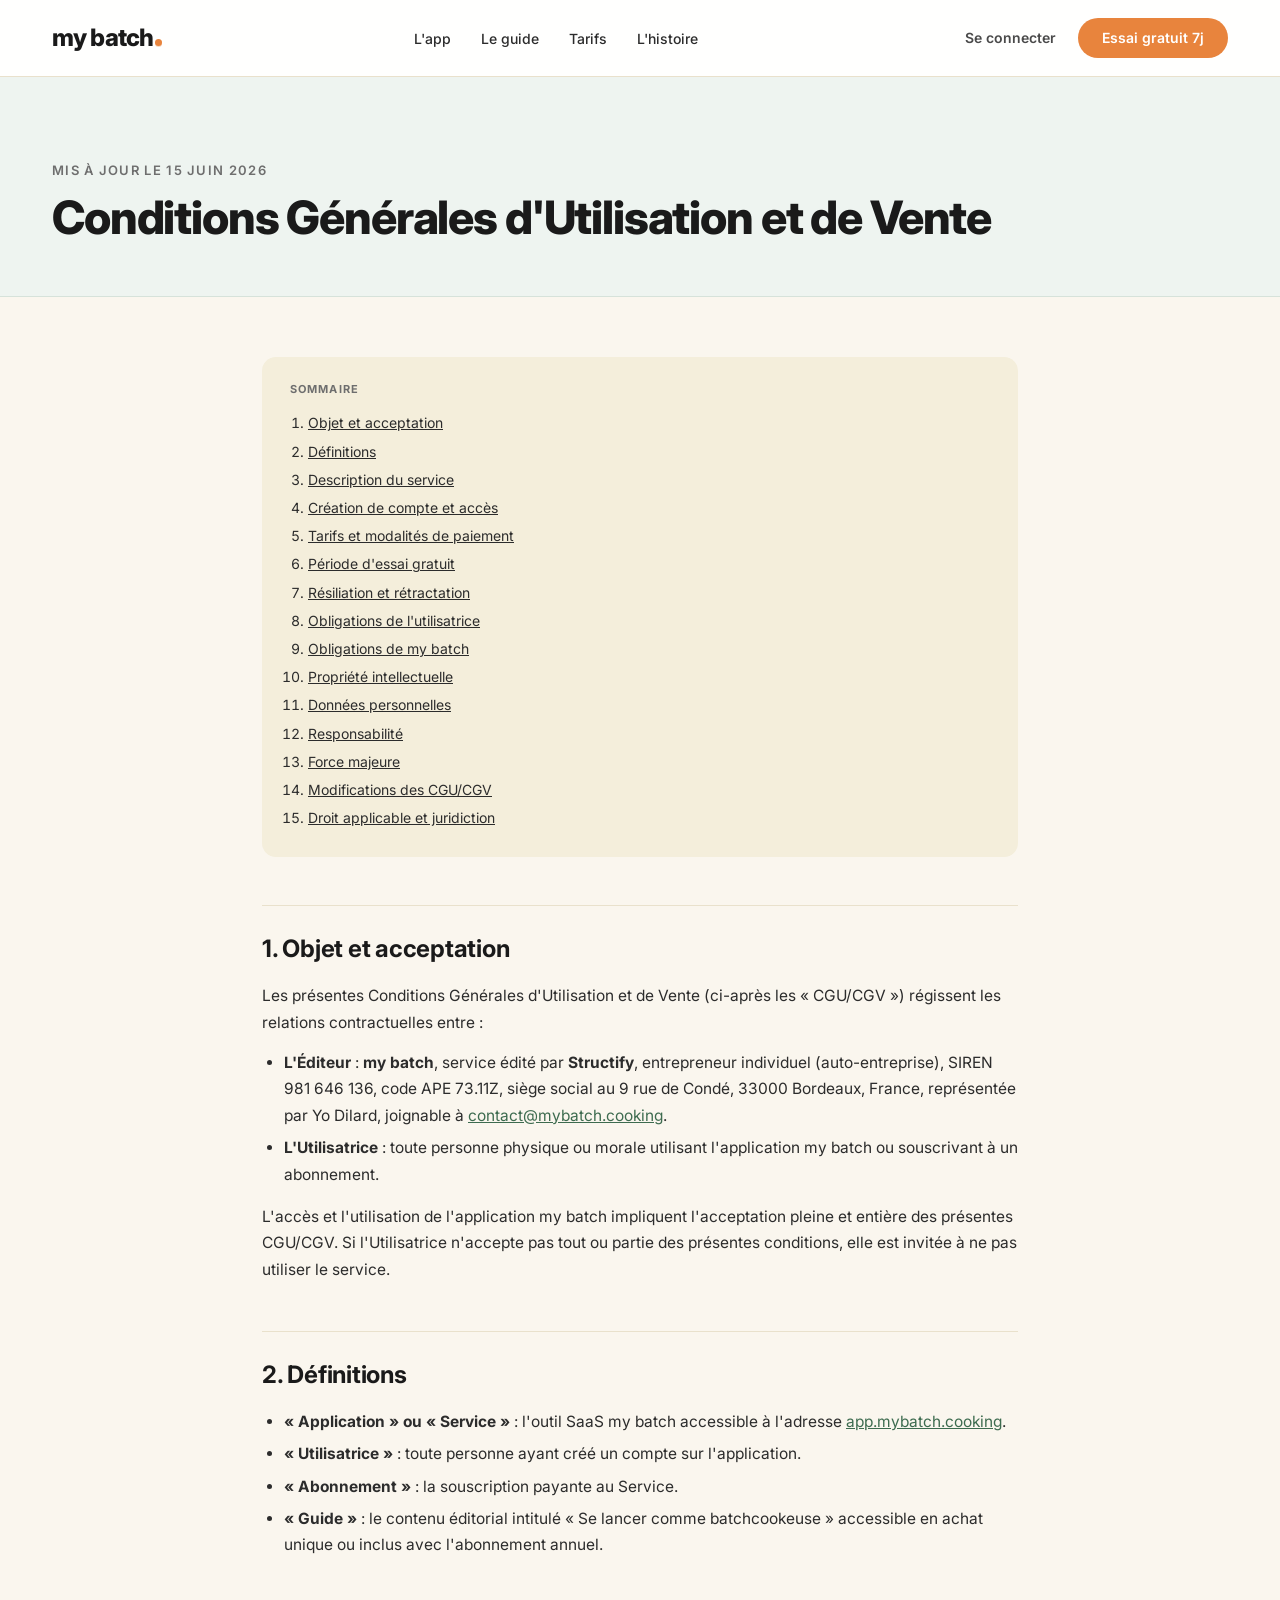
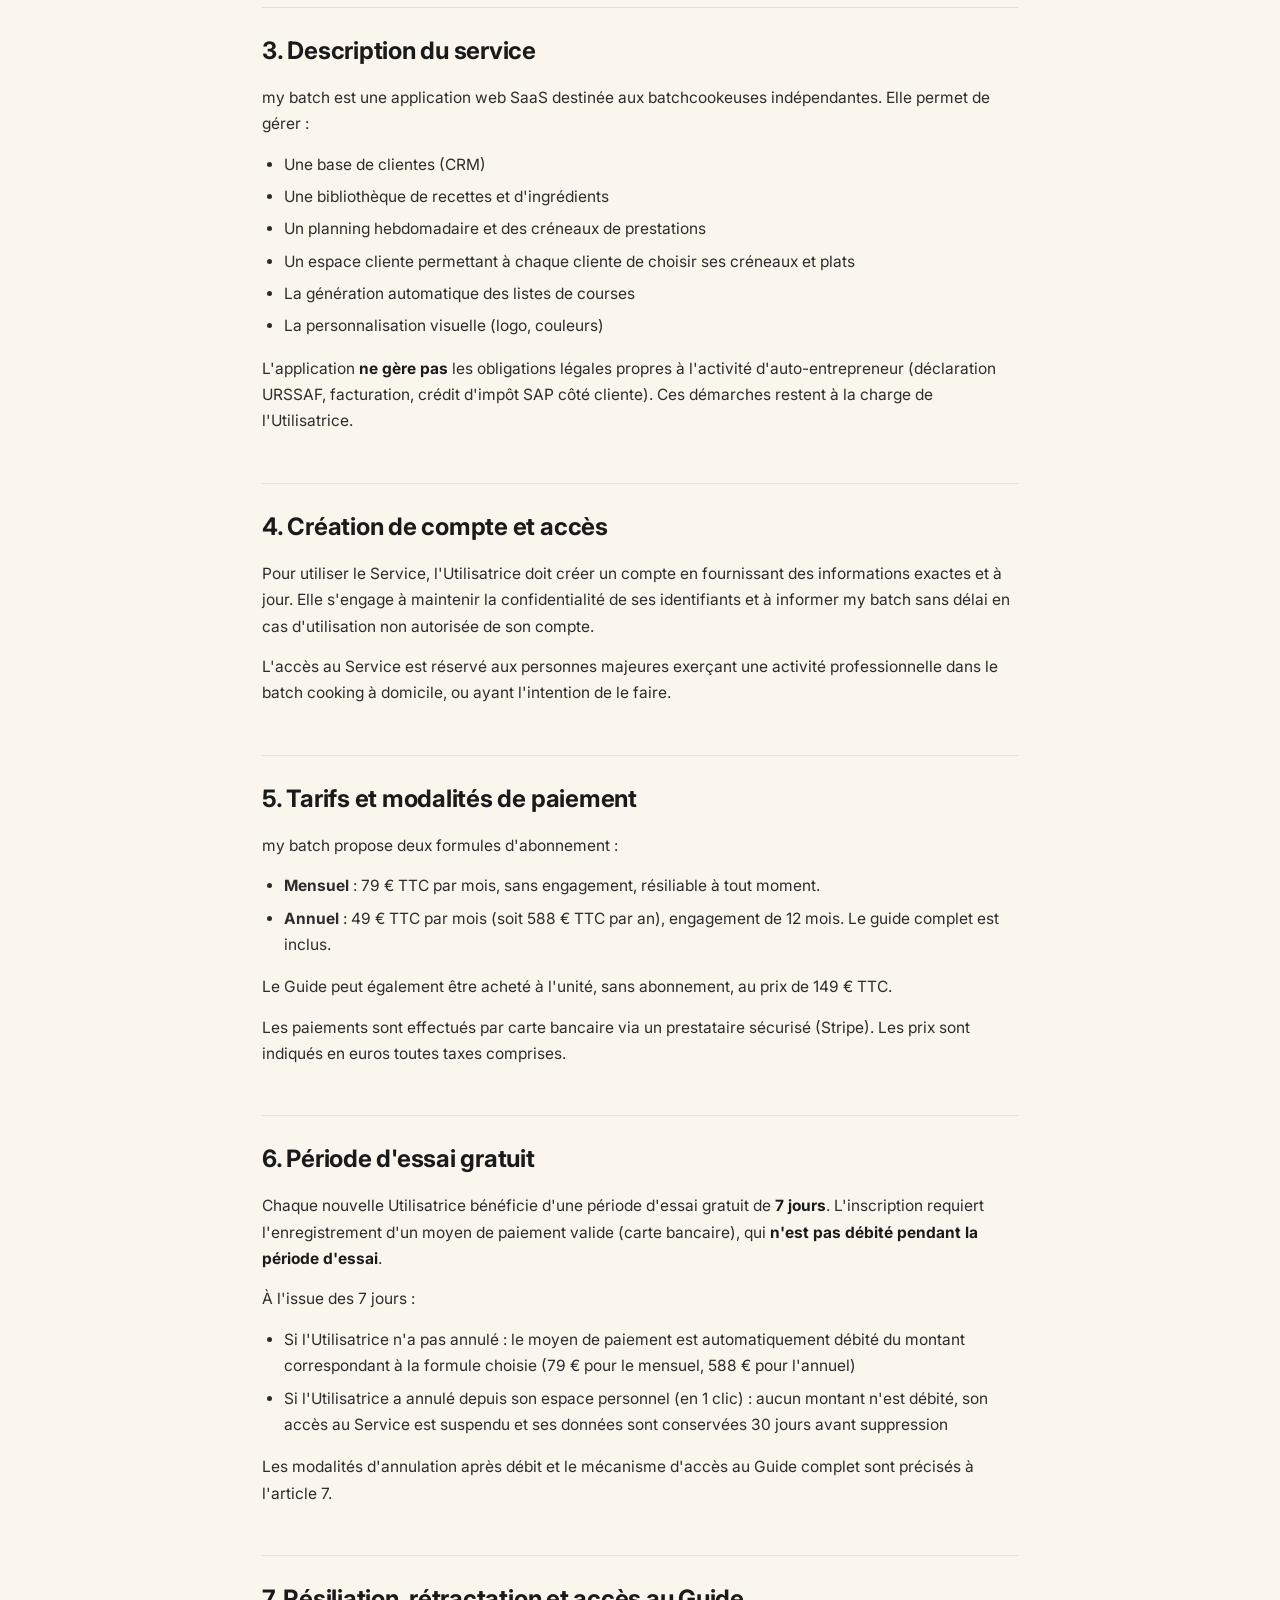
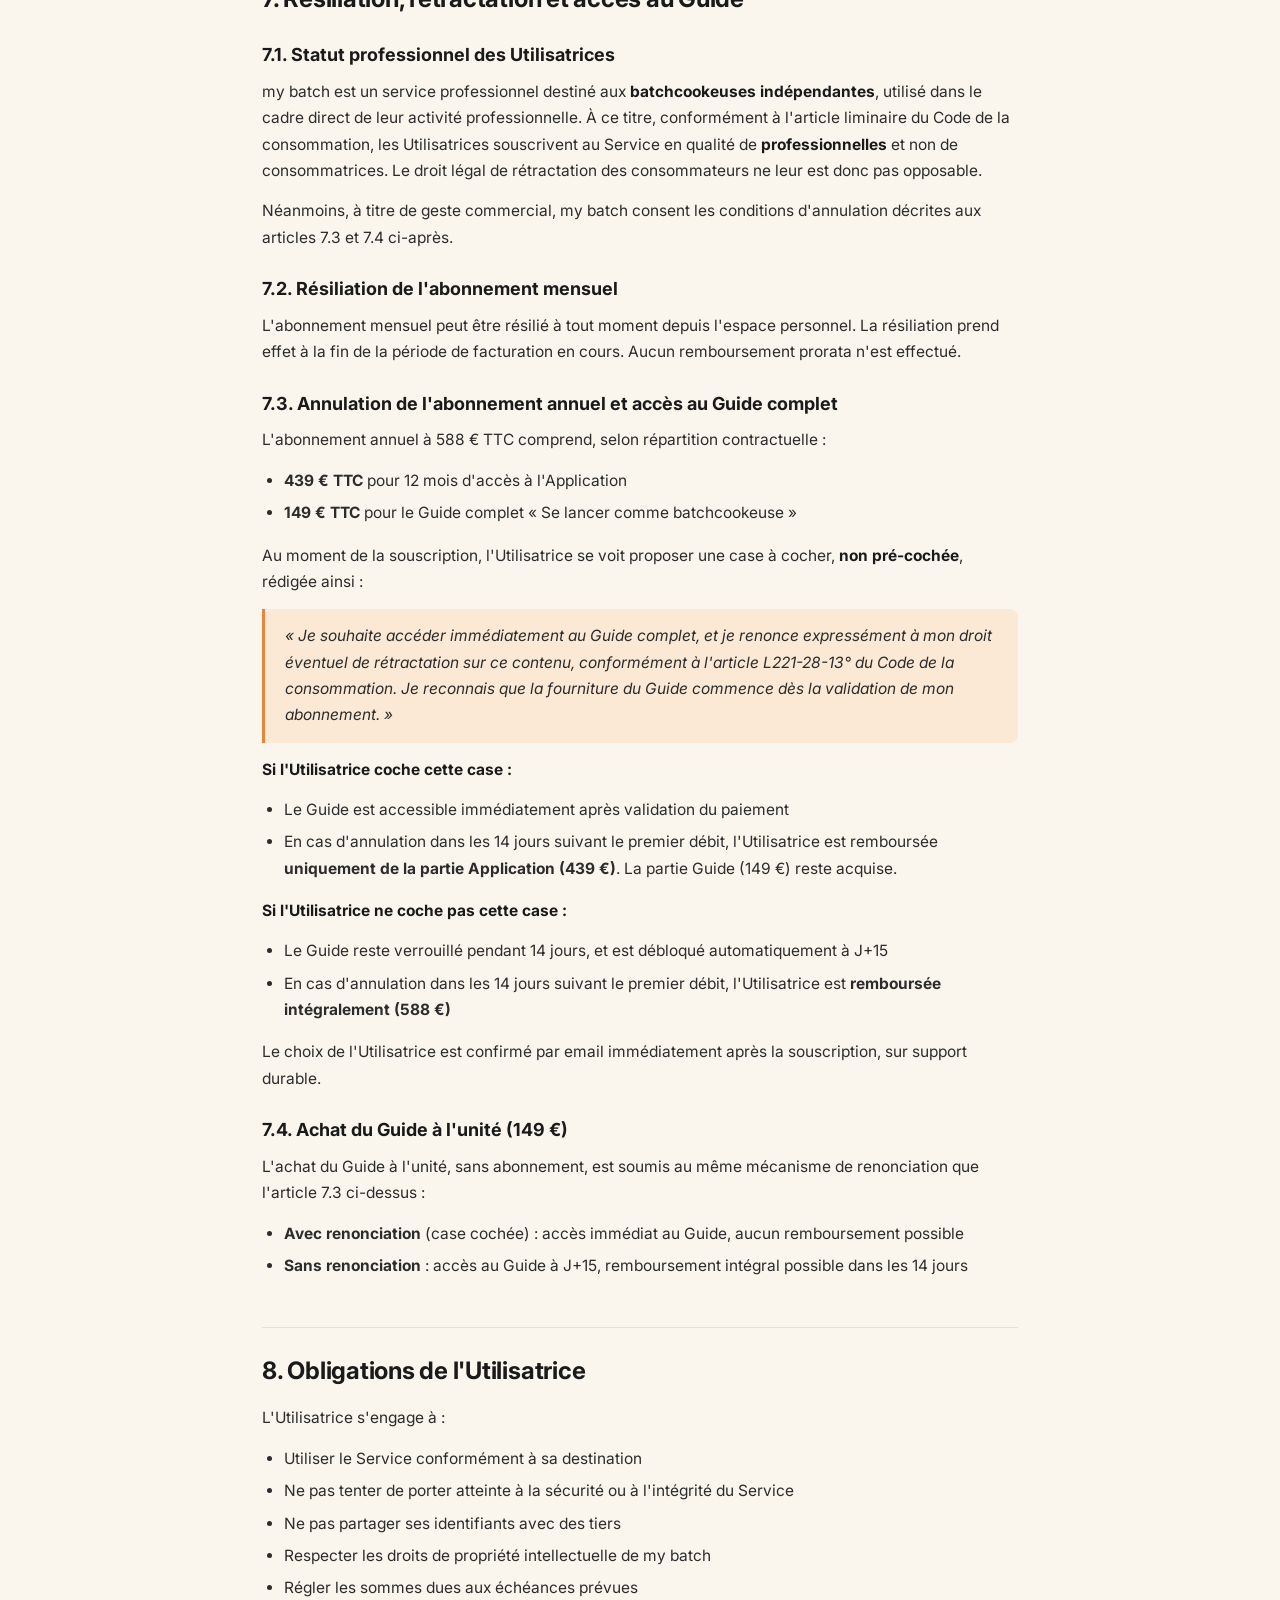
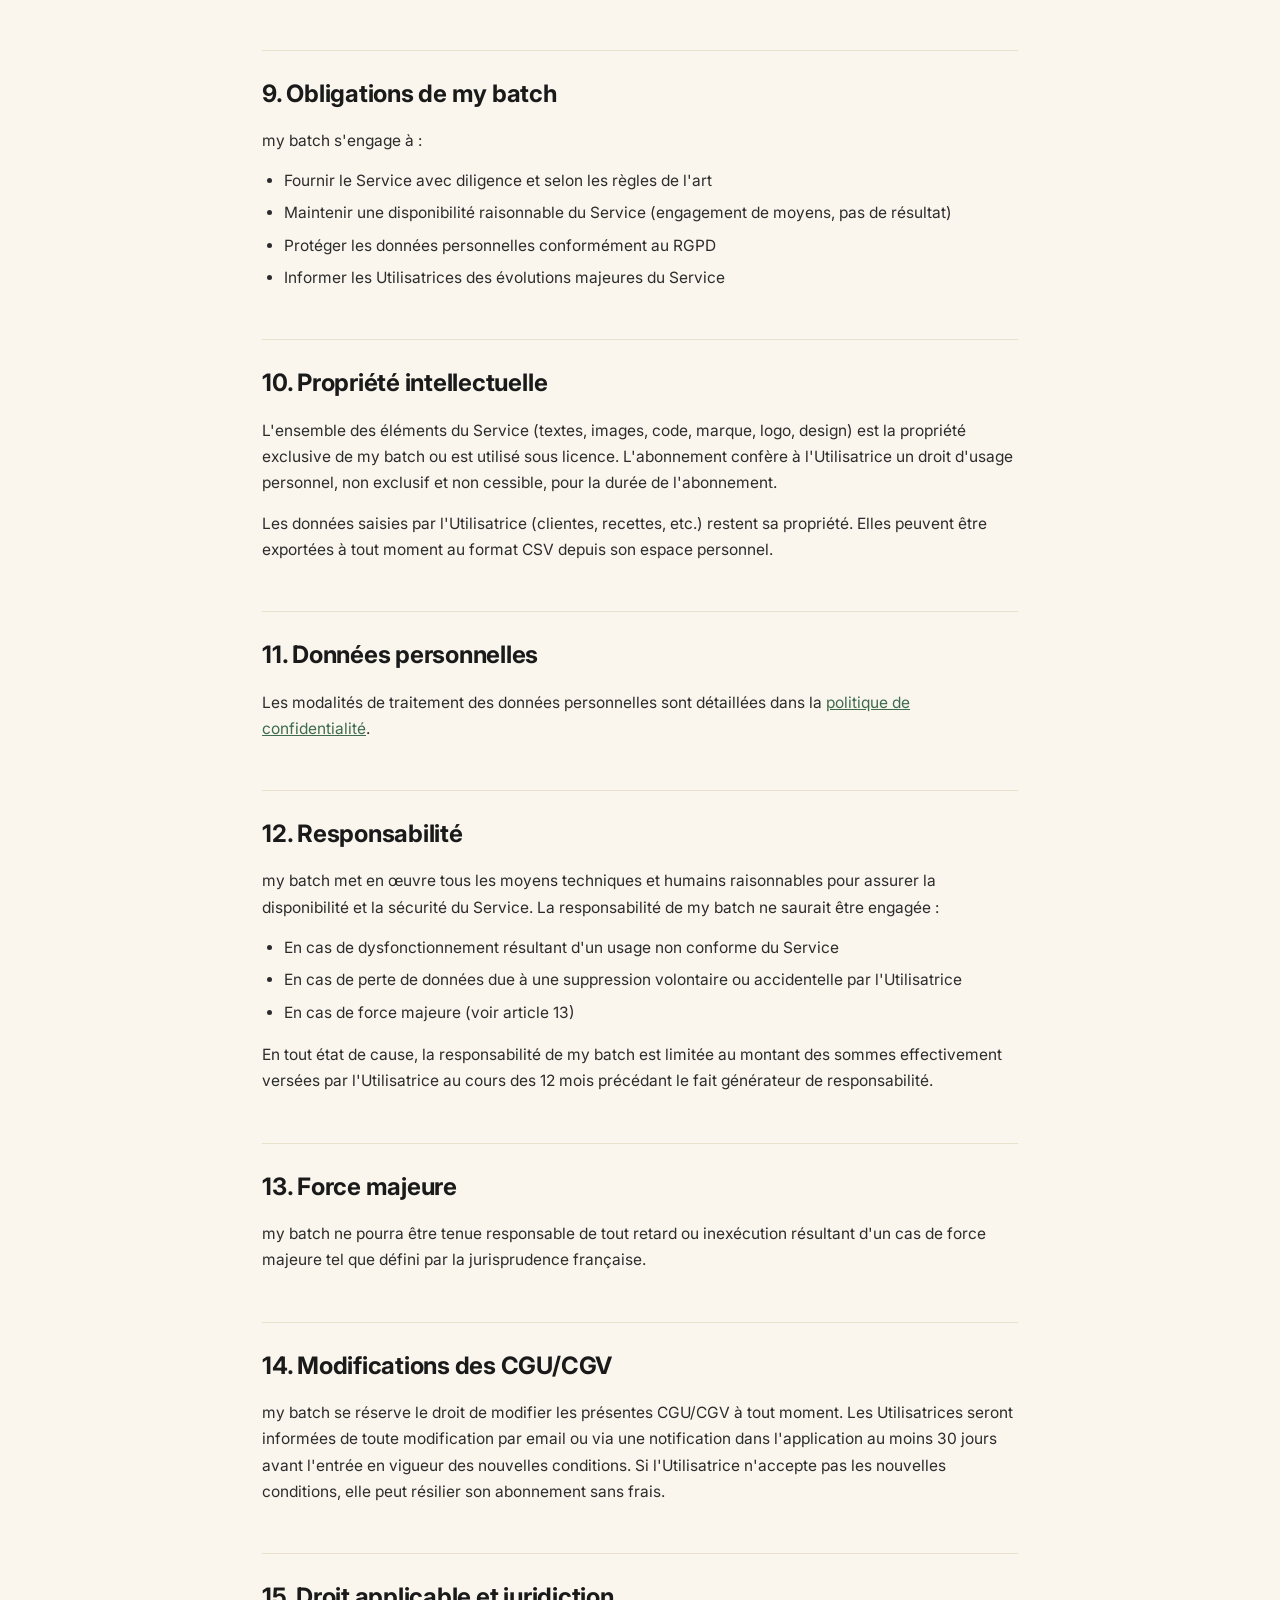
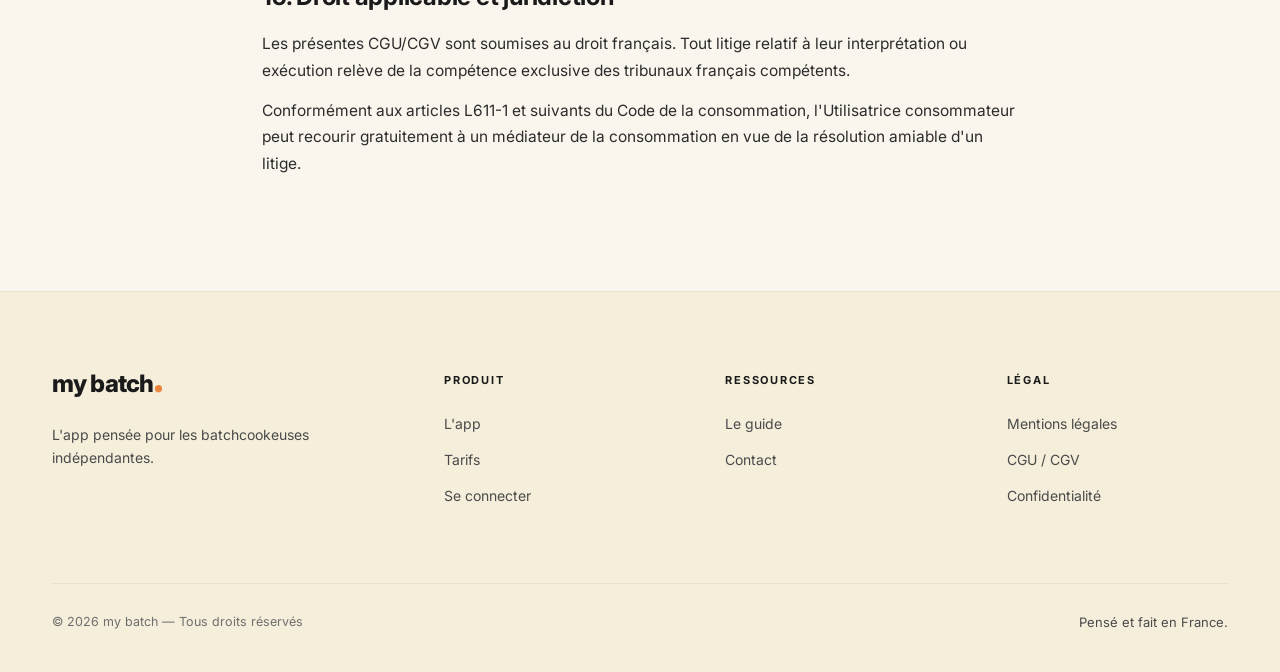
==== commit b540681a: "Infos legales Structify : SIREN 981646136, APE 73.11Z, siege 9 rue de Conde 33000 Bordeaux, dir publ" ====
--- a/cgu.html
+++ b/cgu.html
@@ -85,7 +85,11 @@
     </div>
 
     <h2 id="art1">1. Objet et acceptation</h2>
-    <p>Les présentes Conditions Générales d'Utilisation et de Vente (ci-après les « CGU/CGV ») régissent les relations contractuelles entre my batch (ci-après « l'Éditeur ») et toute personne physique ou morale utilisant l'application my batch ou souscrivant à un abonnement (ci-après « l'Utilisatrice »).</p>
+    <p>Les présentes Conditions Générales d'Utilisation et de Vente (ci-après les « CGU/CGV ») régissent les relations contractuelles entre :</p>
+    <ul>
+      <li><strong>L'Éditeur</strong> : <strong>my batch</strong>, service édité par <strong>Structify</strong>, entrepreneur individuel (auto-entreprise), SIREN 981 646 136, code APE 73.11Z, siège social au 9 rue de Condé, 33000 Bordeaux, France, représentée par Yo Dilard, joignable à <a href="mailto:contact@mybatch.cooking">contact@mybatch.cooking</a>.</li>
+      <li><strong>L'Utilisatrice</strong> : toute personne physique ou morale utilisant l'application my batch ou souscrivant à un abonnement.</li>
+    </ul>
     <p>L'accès et l'utilisation de l'application my batch impliquent l'acceptation pleine et entière des présentes CGU/CGV. Si l'Utilisatrice n'accepte pas tout ou partie des présentes conditions, elle est invitée à ne pas utiliser le service.</p>
 
     <h2 id="art2">2. Définitions</h2>
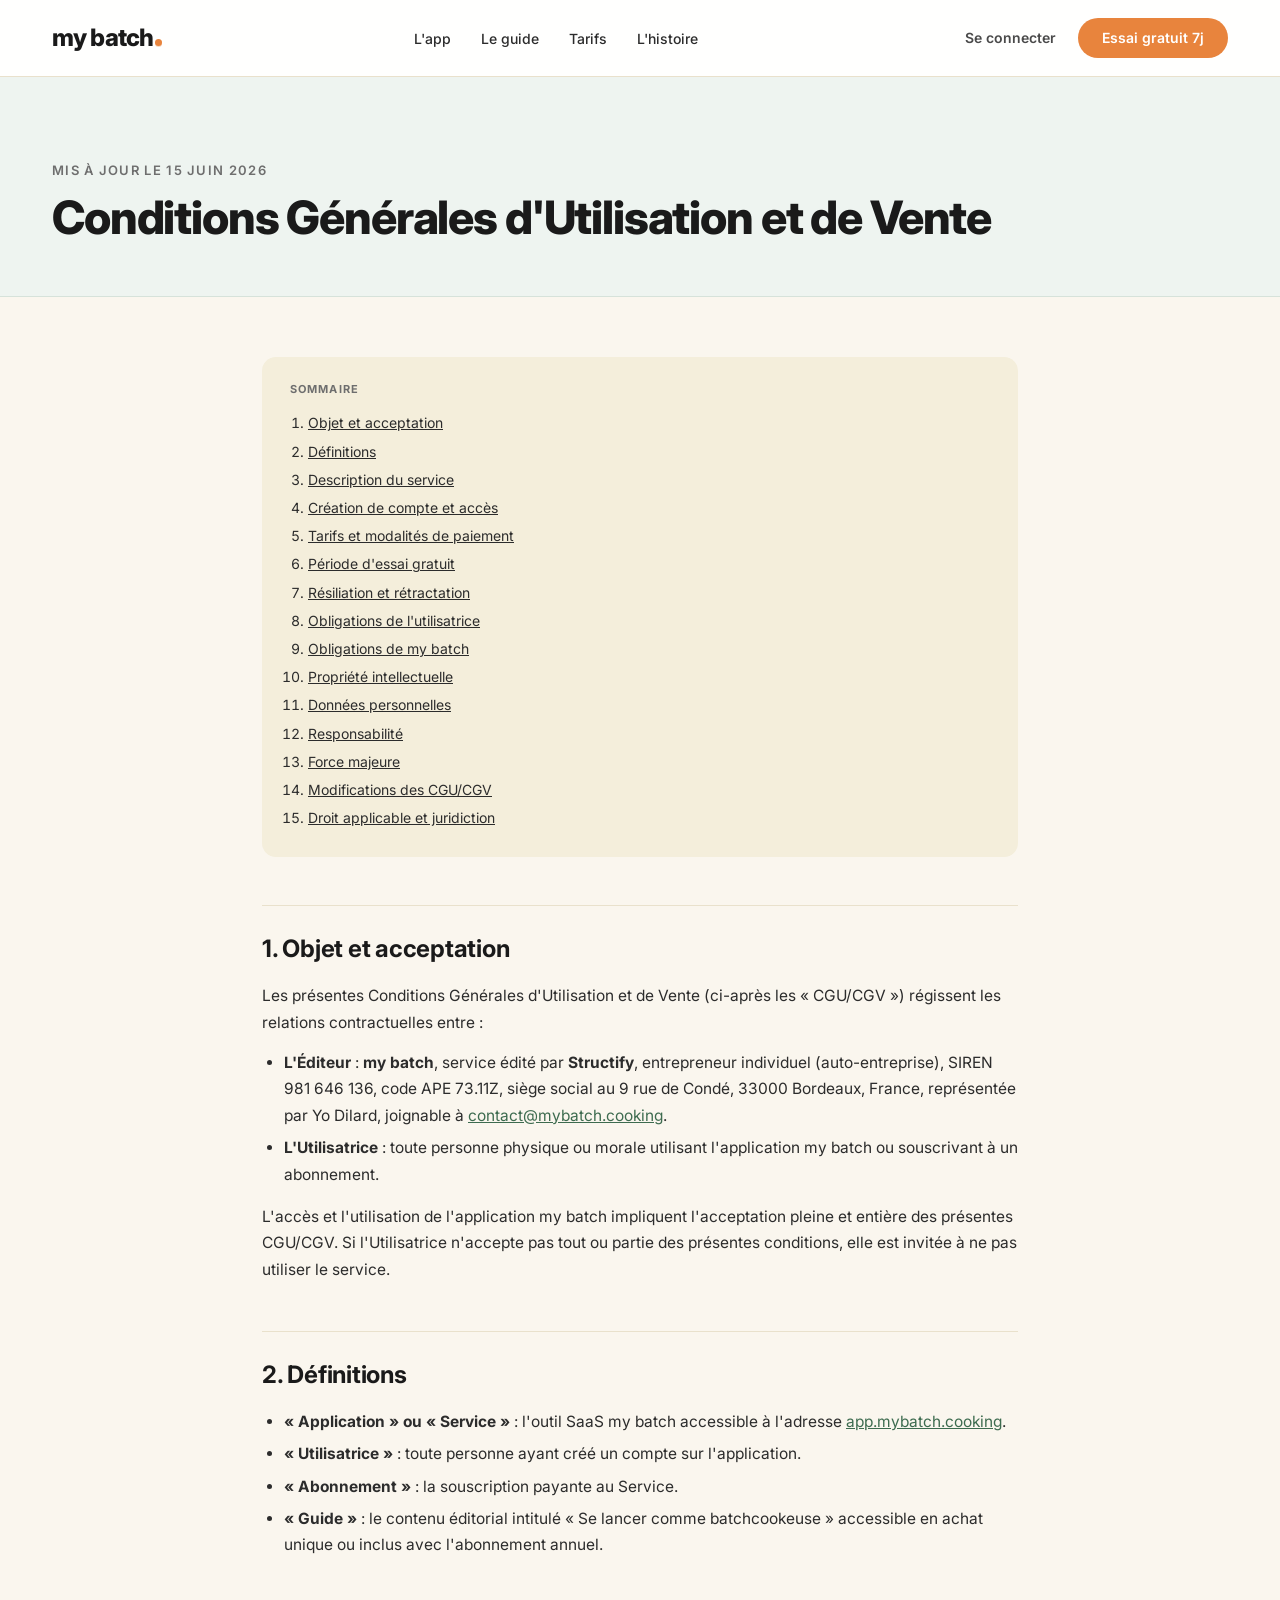
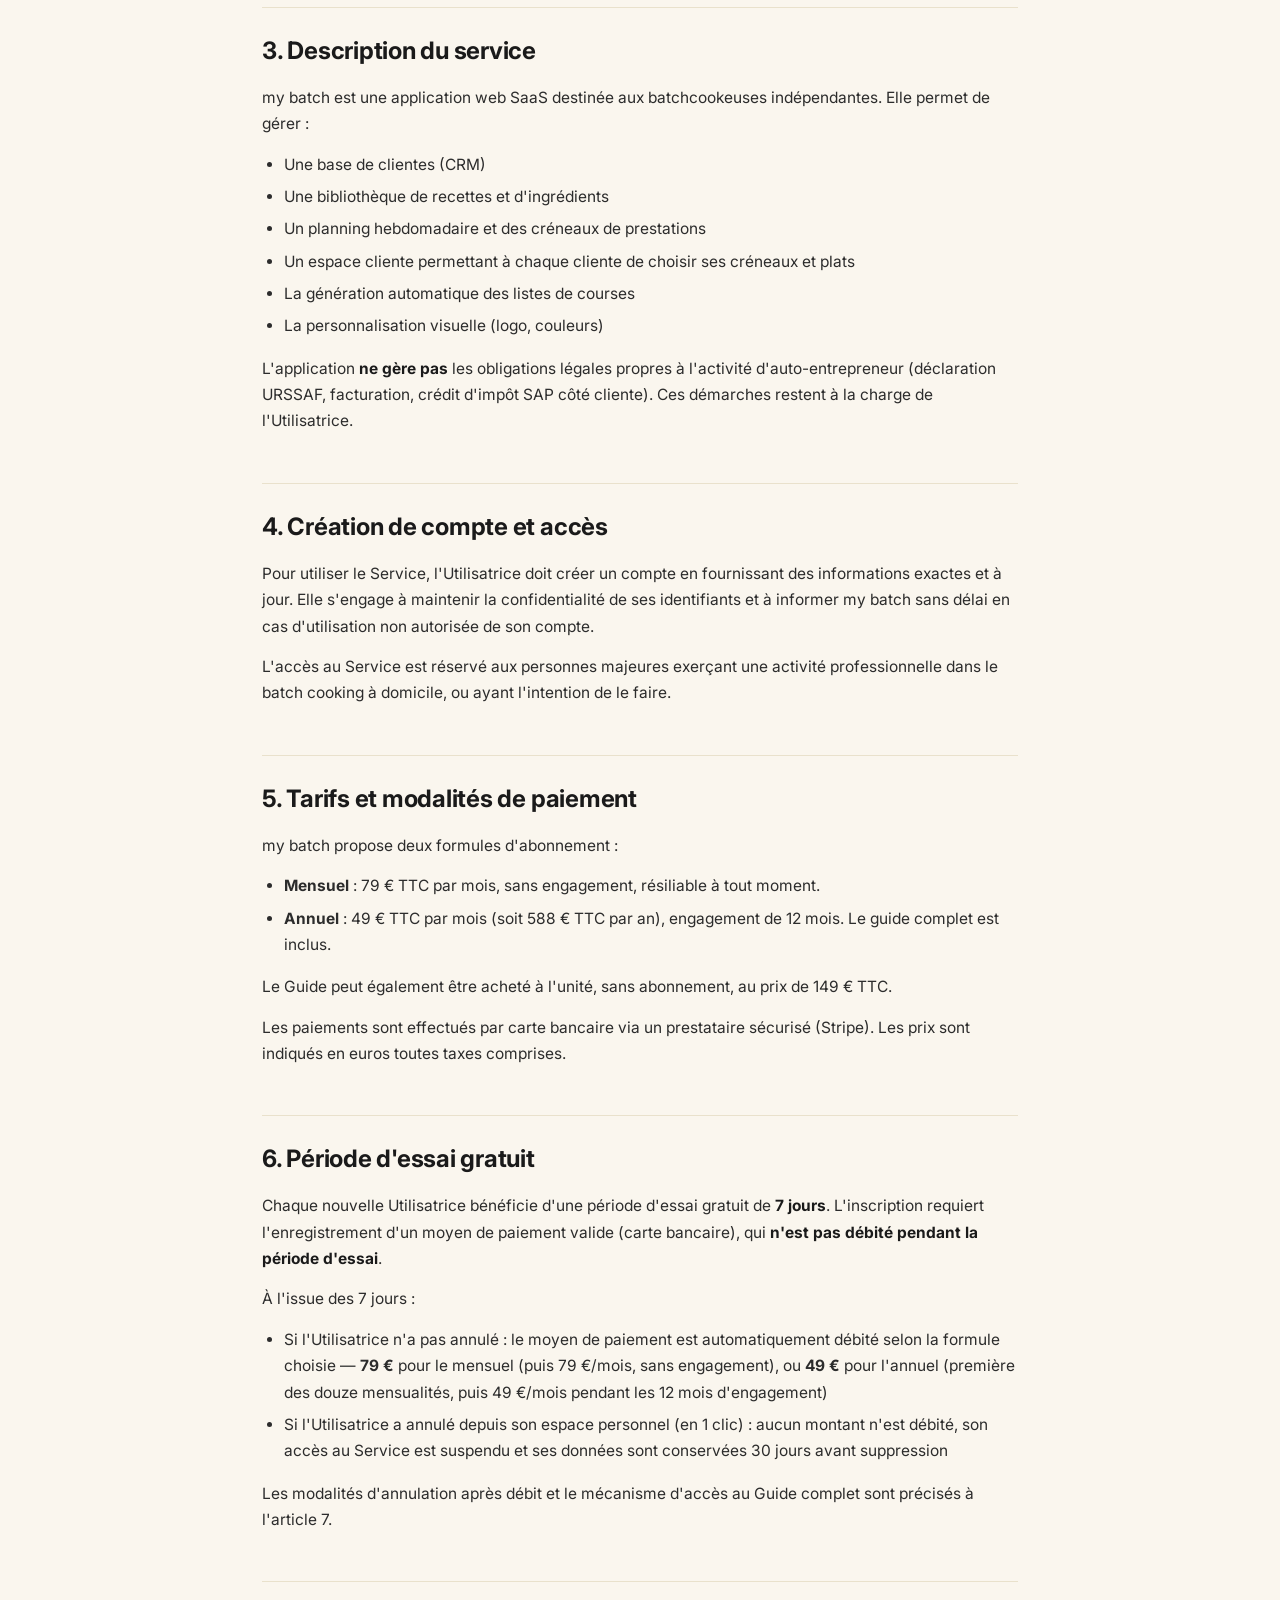
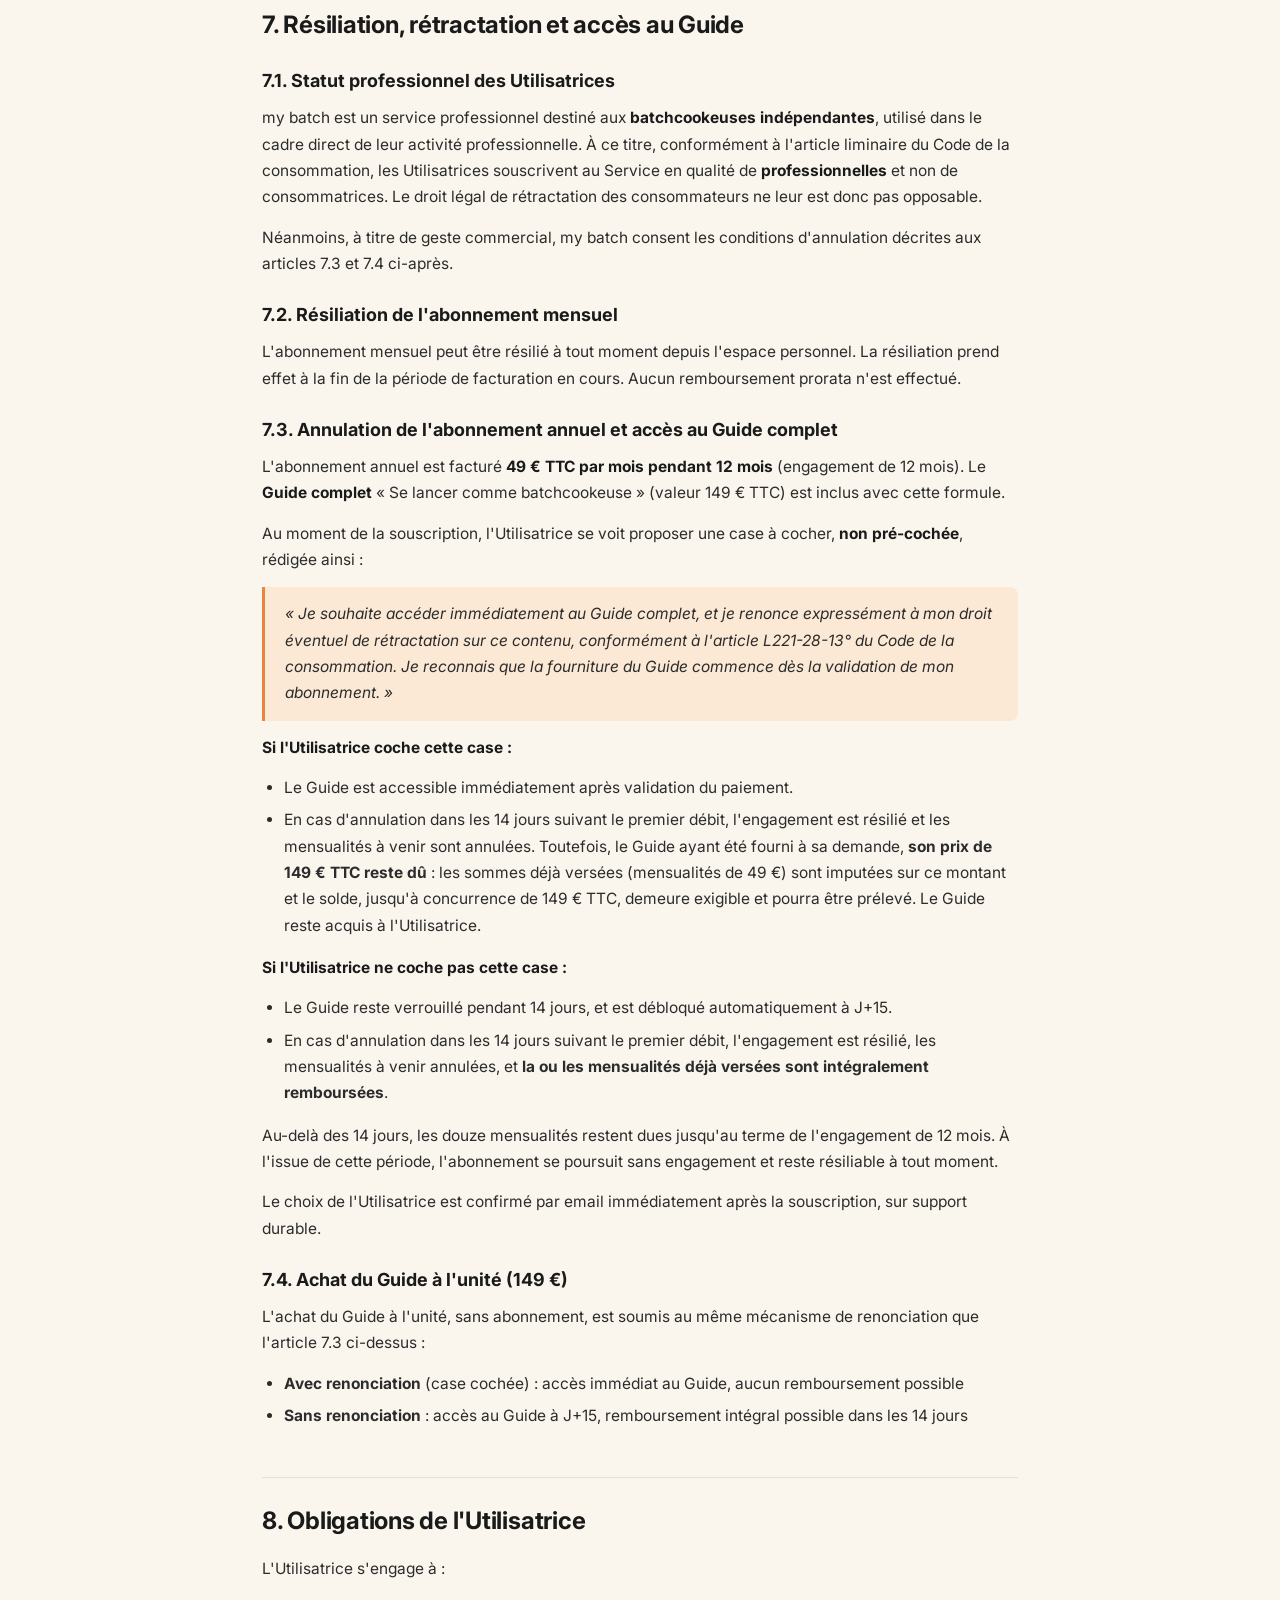
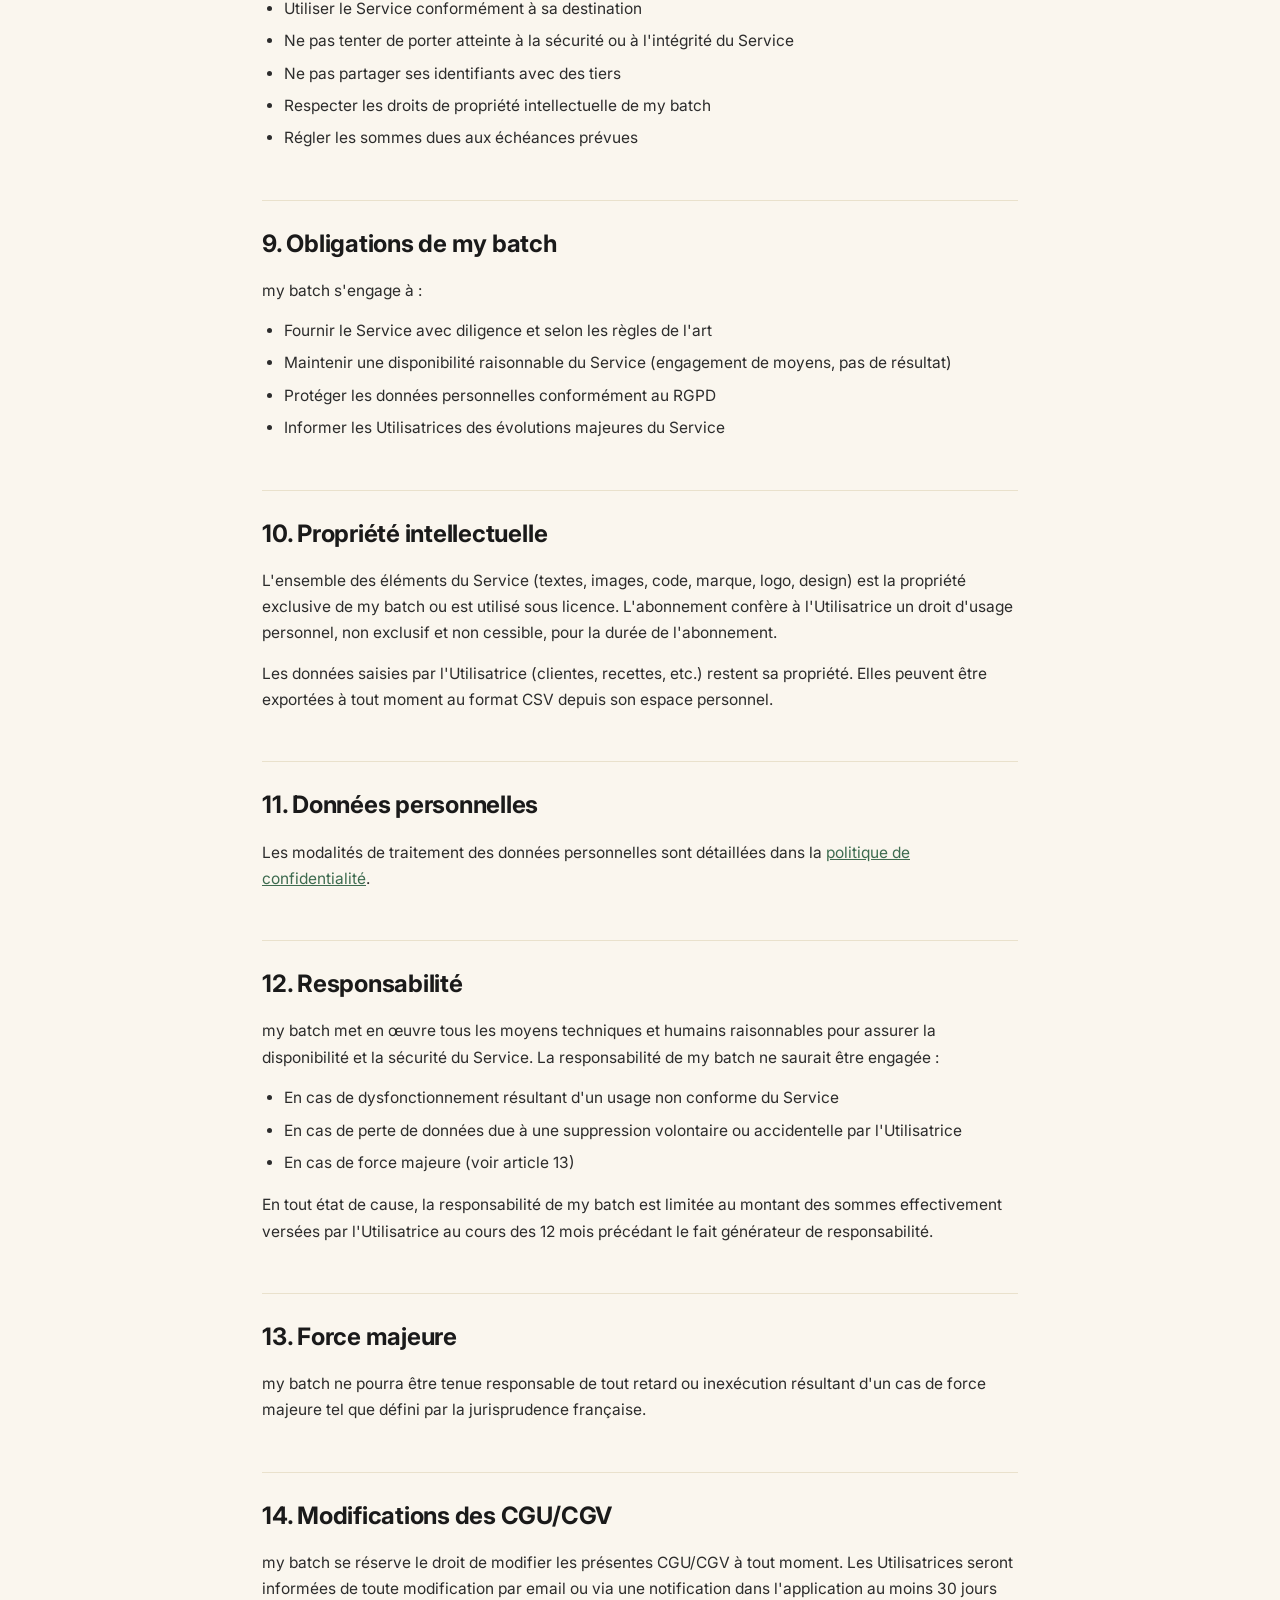
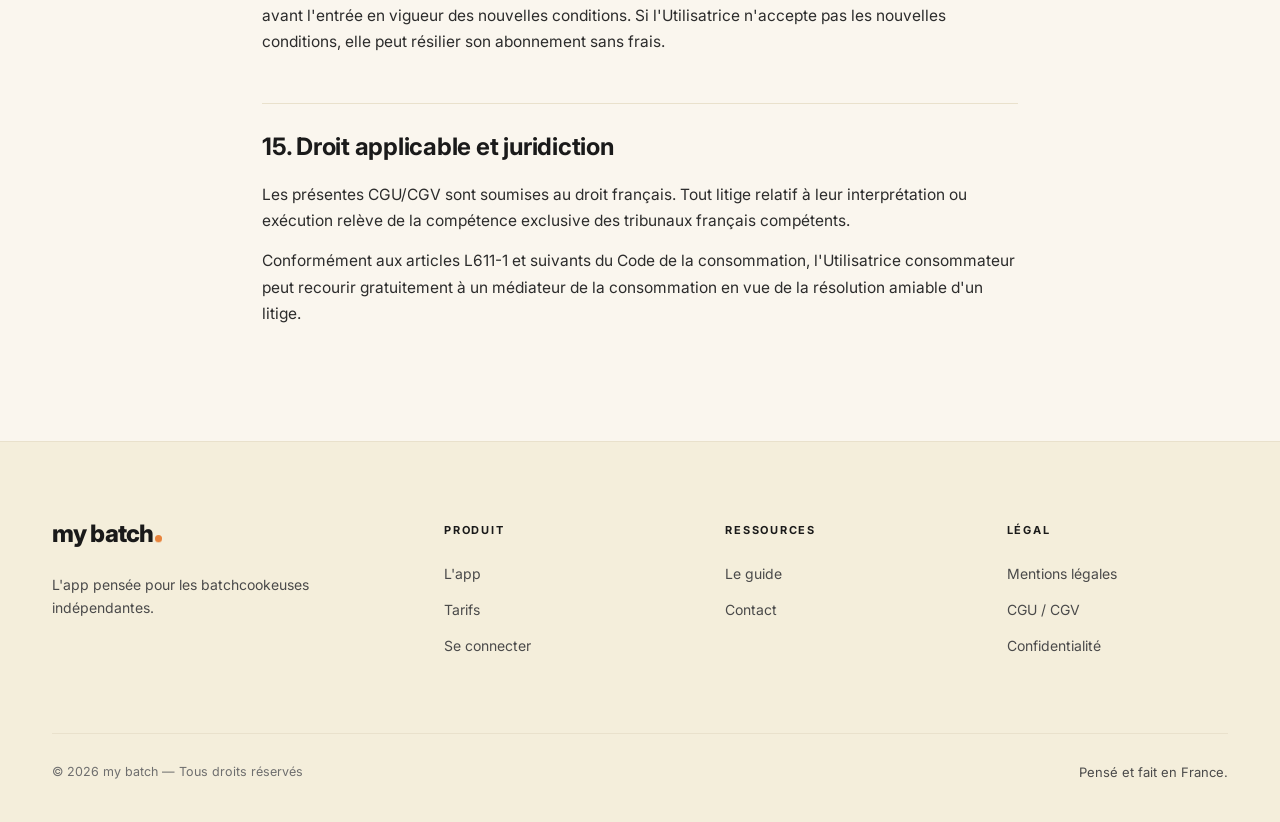
==== commit 6d192d80: "CGU: aligner l'annuel sur la facturation mensuelle 49e/mois engagement 12 mois + proteger la valeur " ====
--- a/cgu.html
+++ b/cgu.html
@@ -47,7 +47,7 @@
       </ul>
       <div class="nav-actions">
         <a href="https://app.mybatch.cooking" class="btn btn-ghost">Se connecter</a>
-        <a href="https://app.mybatch.cooking" class="btn btn-orange">Essai gratuit 7j</a>
+        <a href="https://app.mybatch.cooking/signup.html" class="btn btn-orange">Essai gratuit 7j</a>
       </div>
     </div>
   </div>
@@ -129,7 +129,7 @@
     <p>Chaque nouvelle Utilisatrice bénéficie d'une période d'essai gratuit de <strong>7 jours</strong>. L'inscription requiert l'enregistrement d'un moyen de paiement valide (carte bancaire), qui <strong>n'est pas débité pendant la période d'essai</strong>.</p>
     <p>À l'issue des 7 jours :</p>
     <ul>
-      <li>Si l'Utilisatrice n'a pas annulé : le moyen de paiement est automatiquement débité du montant correspondant à la formule choisie (79 € pour le mensuel, 588 € pour l'annuel)</li>
+      <li>Si l'Utilisatrice n'a pas annulé : le moyen de paiement est automatiquement débité selon la formule choisie — <strong>79 €</strong> pour le mensuel (puis 79 €/mois, sans engagement), ou <strong>49 €</strong> pour l'annuel (première des douze mensualités, puis 49 €/mois pendant les 12 mois d'engagement)</li>
       <li>Si l'Utilisatrice a annulé depuis son espace personnel (en 1 clic) : aucun montant n'est débité, son accès au Service est suspendu et ses données sont conservées 30 jours avant suppression</li>
     </ul>
     <p>Les modalités d'annulation après débit et le mécanisme d'accès au Guide complet sont précisés à l'article 7.</p>
@@ -144,25 +144,23 @@
     <p>L'abonnement mensuel peut être résilié à tout moment depuis l'espace personnel. La résiliation prend effet à la fin de la période de facturation en cours. Aucun remboursement prorata n'est effectué.</p>
 
     <h3>7.3. Annulation de l'abonnement annuel et accès au Guide complet</h3>
-    <p>L'abonnement annuel à 588 € TTC comprend, selon répartition contractuelle :</p>
-    <ul>
-      <li><strong>439 € TTC</strong> pour 12 mois d'accès à l'Application</li>
-      <li><strong>149 € TTC</strong> pour le Guide complet « Se lancer comme batchcookeuse »</li>
-    </ul>
+    <p>L'abonnement annuel est facturé <strong>49 € TTC par mois pendant 12 mois</strong> (engagement de 12 mois). Le <strong>Guide complet</strong> « Se lancer comme batchcookeuse » (valeur 149 € TTC) est inclus avec cette formule.</p>
     <p>Au moment de la souscription, l'Utilisatrice se voit proposer une case à cocher, <strong>non pré-cochée</strong>, rédigée ainsi :</p>
     <p style="font-style:italic;padding:14px 20px;border-left:3px solid var(--orange);background:var(--orange-pale);border-radius:0 8px 8px 0;margin:14px 0">« Je souhaite accéder immédiatement au Guide complet, et je renonce expressément à mon droit éventuel de rétractation sur ce contenu, conformément à l'article L221-28-13° du Code de la consommation. Je reconnais que la fourniture du Guide commence dès la validation de mon abonnement. »</p>
 
     <p><strong>Si l'Utilisatrice coche cette case :</strong></p>
     <ul>
-      <li>Le Guide est accessible immédiatement après validation du paiement</li>
-      <li>En cas d'annulation dans les 14 jours suivant le premier débit, l'Utilisatrice est remboursée <strong>uniquement de la partie Application (439 €)</strong>. La partie Guide (149 €) reste acquise.</li>
+      <li>Le Guide est accessible immédiatement après validation du paiement.</li>
+      <li>En cas d'annulation dans les 14 jours suivant le premier débit, l'engagement est résilié et les mensualités à venir sont annulées. Toutefois, le Guide ayant été fourni à sa demande, <strong>son prix de 149 € TTC reste dû</strong> : les sommes déjà versées (mensualités de 49 €) sont imputées sur ce montant et le solde, jusqu'à concurrence de 149 € TTC, demeure exigible et pourra être prélevé. Le Guide reste acquis à l'Utilisatrice.</li>
     </ul>
 
     <p><strong>Si l'Utilisatrice ne coche pas cette case :</strong></p>
     <ul>
-      <li>Le Guide reste verrouillé pendant 14 jours, et est débloqué automatiquement à J+15</li>
-      <li>En cas d'annulation dans les 14 jours suivant le premier débit, l'Utilisatrice est <strong>remboursée intégralement (588 €)</strong></li>
-    </ul>
+      <li>Le Guide reste verrouillé pendant 14 jours, et est débloqué automatiquement à J+15.</li>
+      <li>En cas d'annulation dans les 14 jours suivant le premier débit, l'engagement est résilié, les mensualités à venir annulées, et <strong>la ou les mensualités déjà versées sont intégralement remboursées</strong>.</li>
+    </ul>
+
+    <p>Au-delà des 14 jours, les douze mensualités restent dues jusqu'au terme de l'engagement de 12 mois. À l'issue de cette période, l'abonnement se poursuit sans engagement et reste résiliable à tout moment.</p>
 
     <p>Le choix de l'Utilisatrice est confirmé par email immédiatement après la souscription, sur support durable.</p>
 
